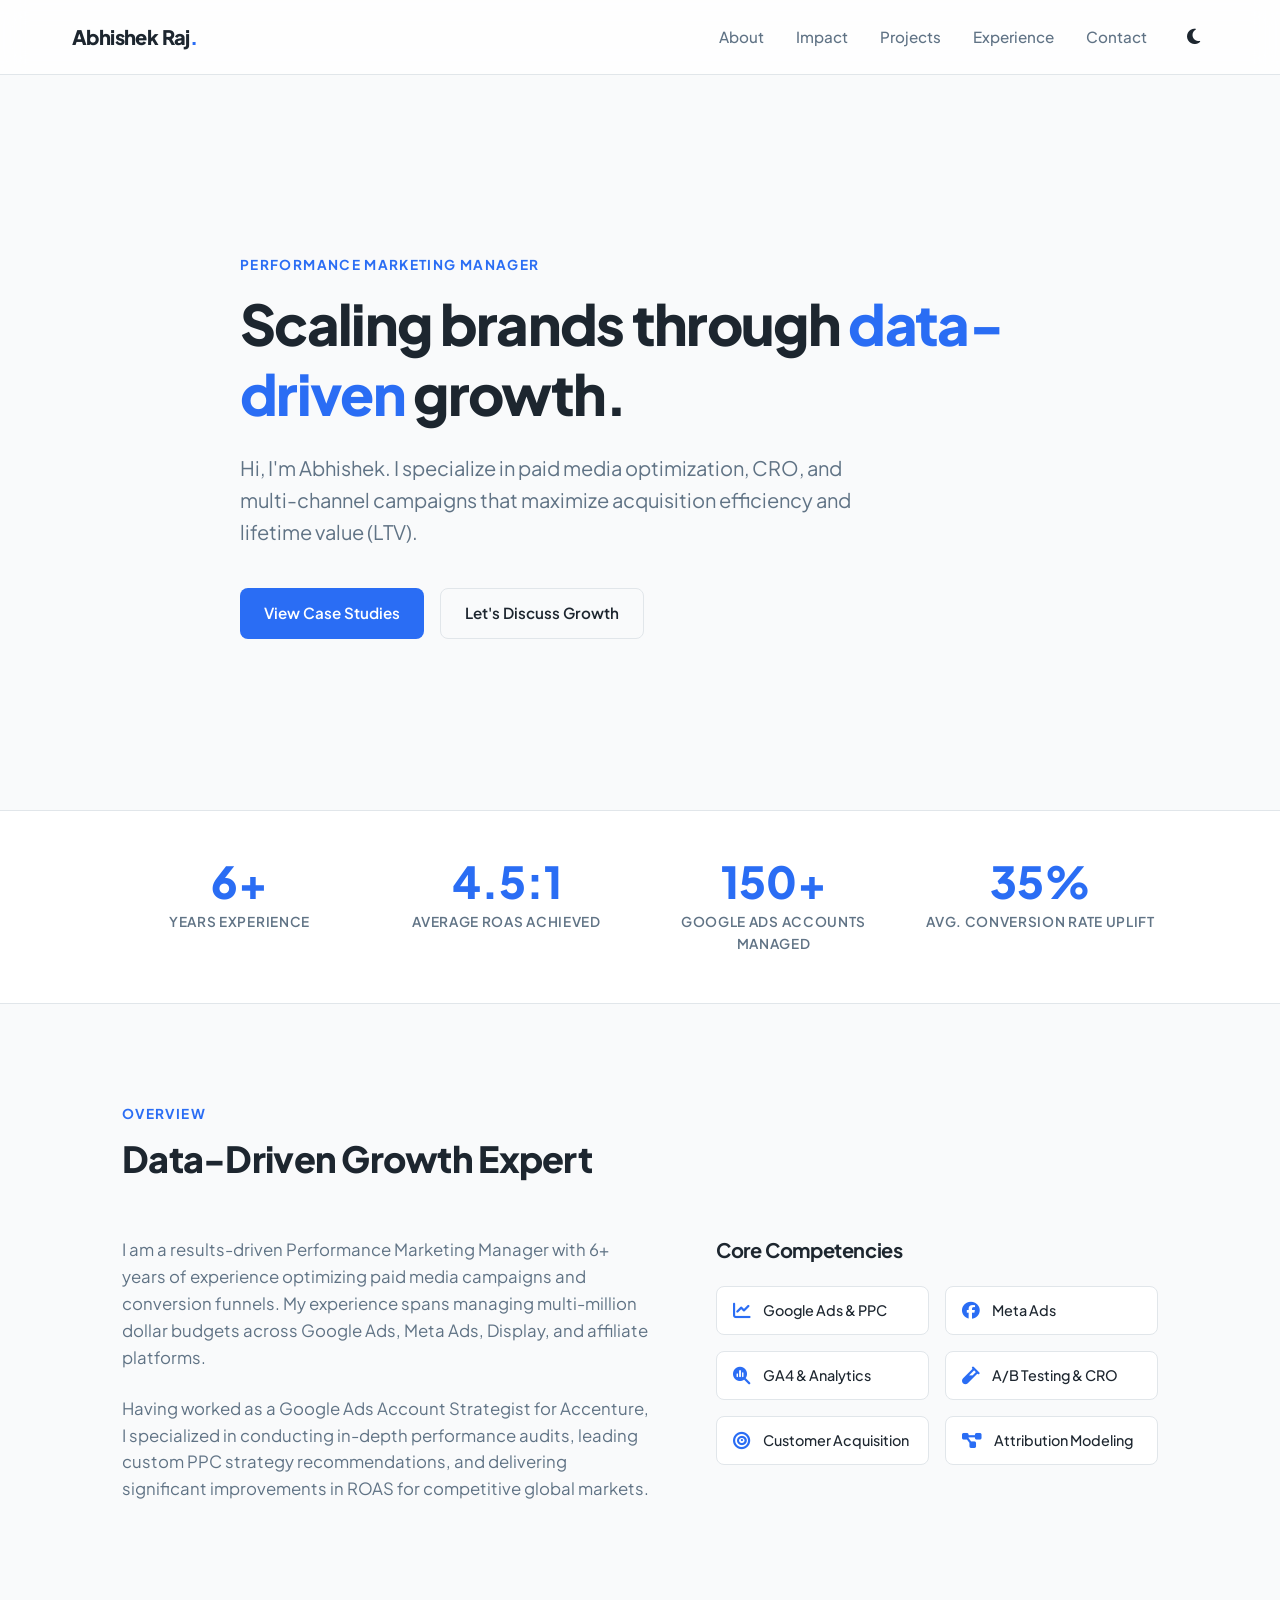
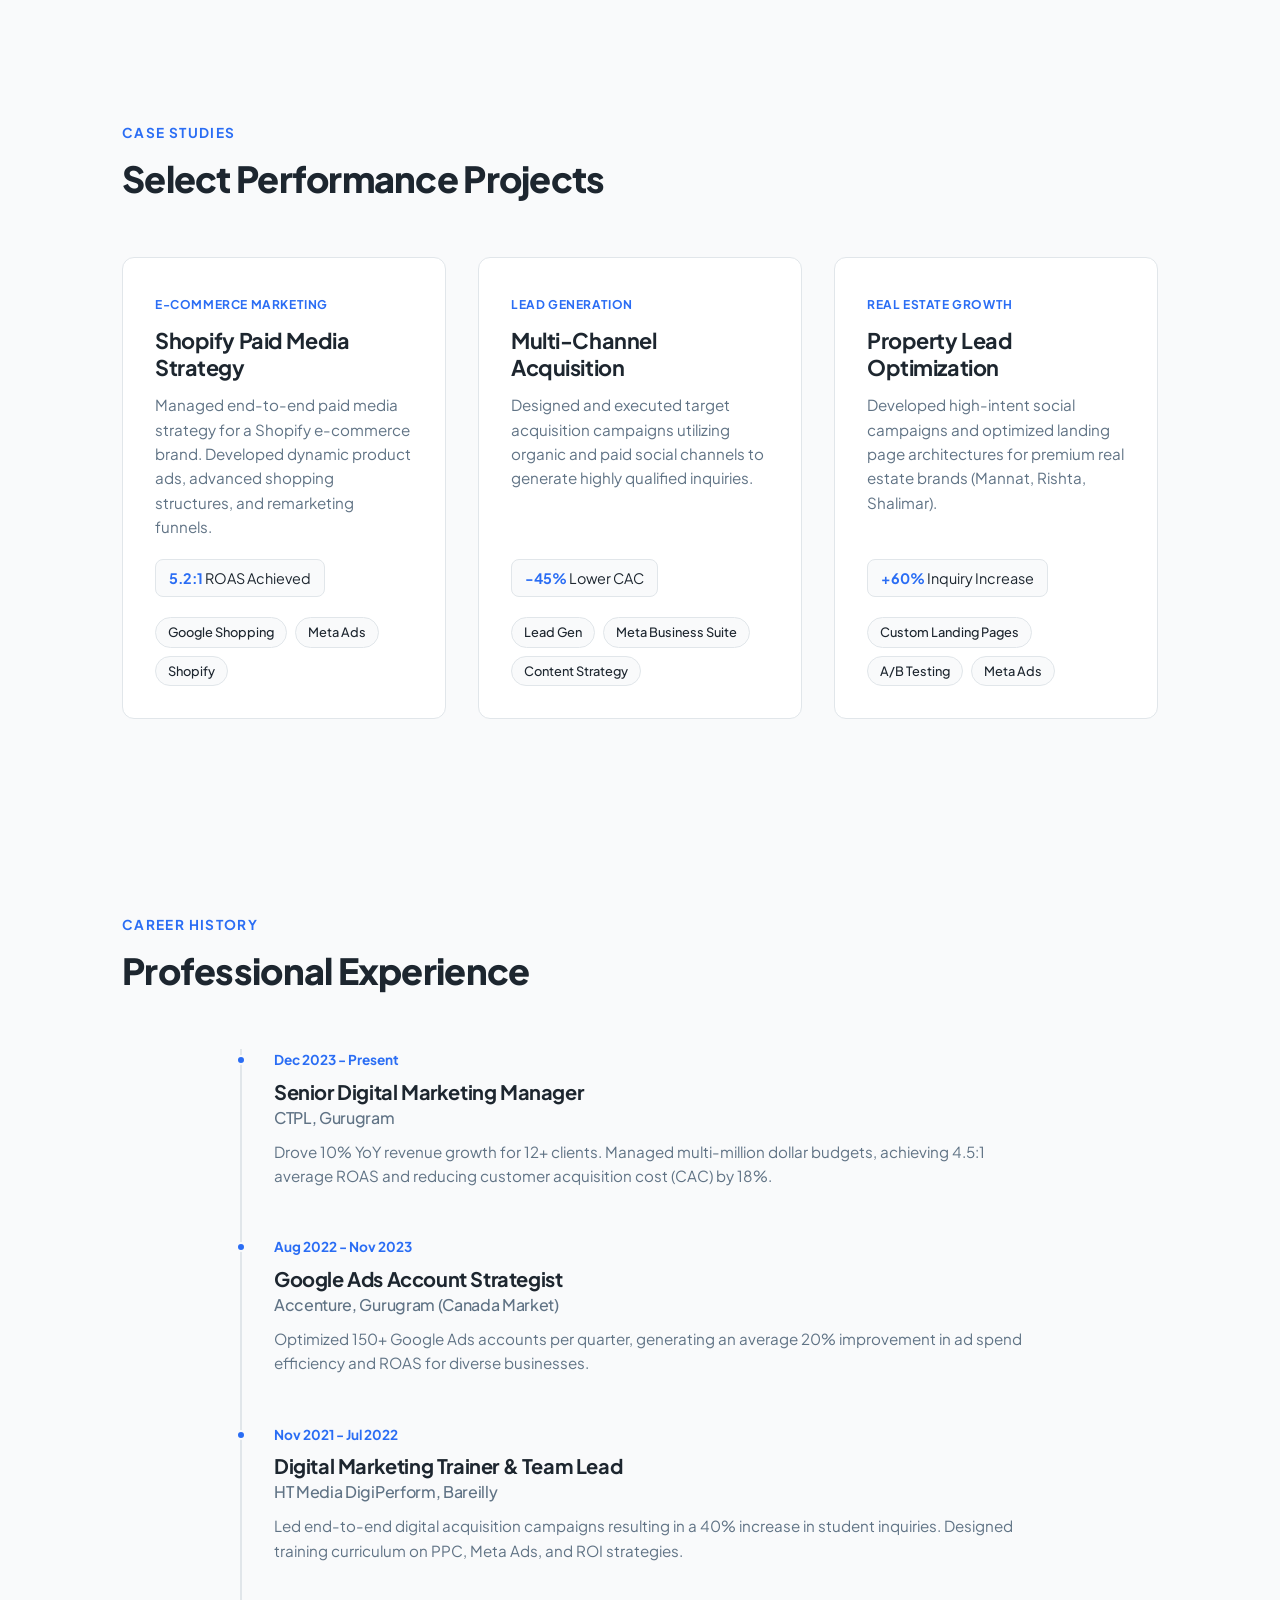
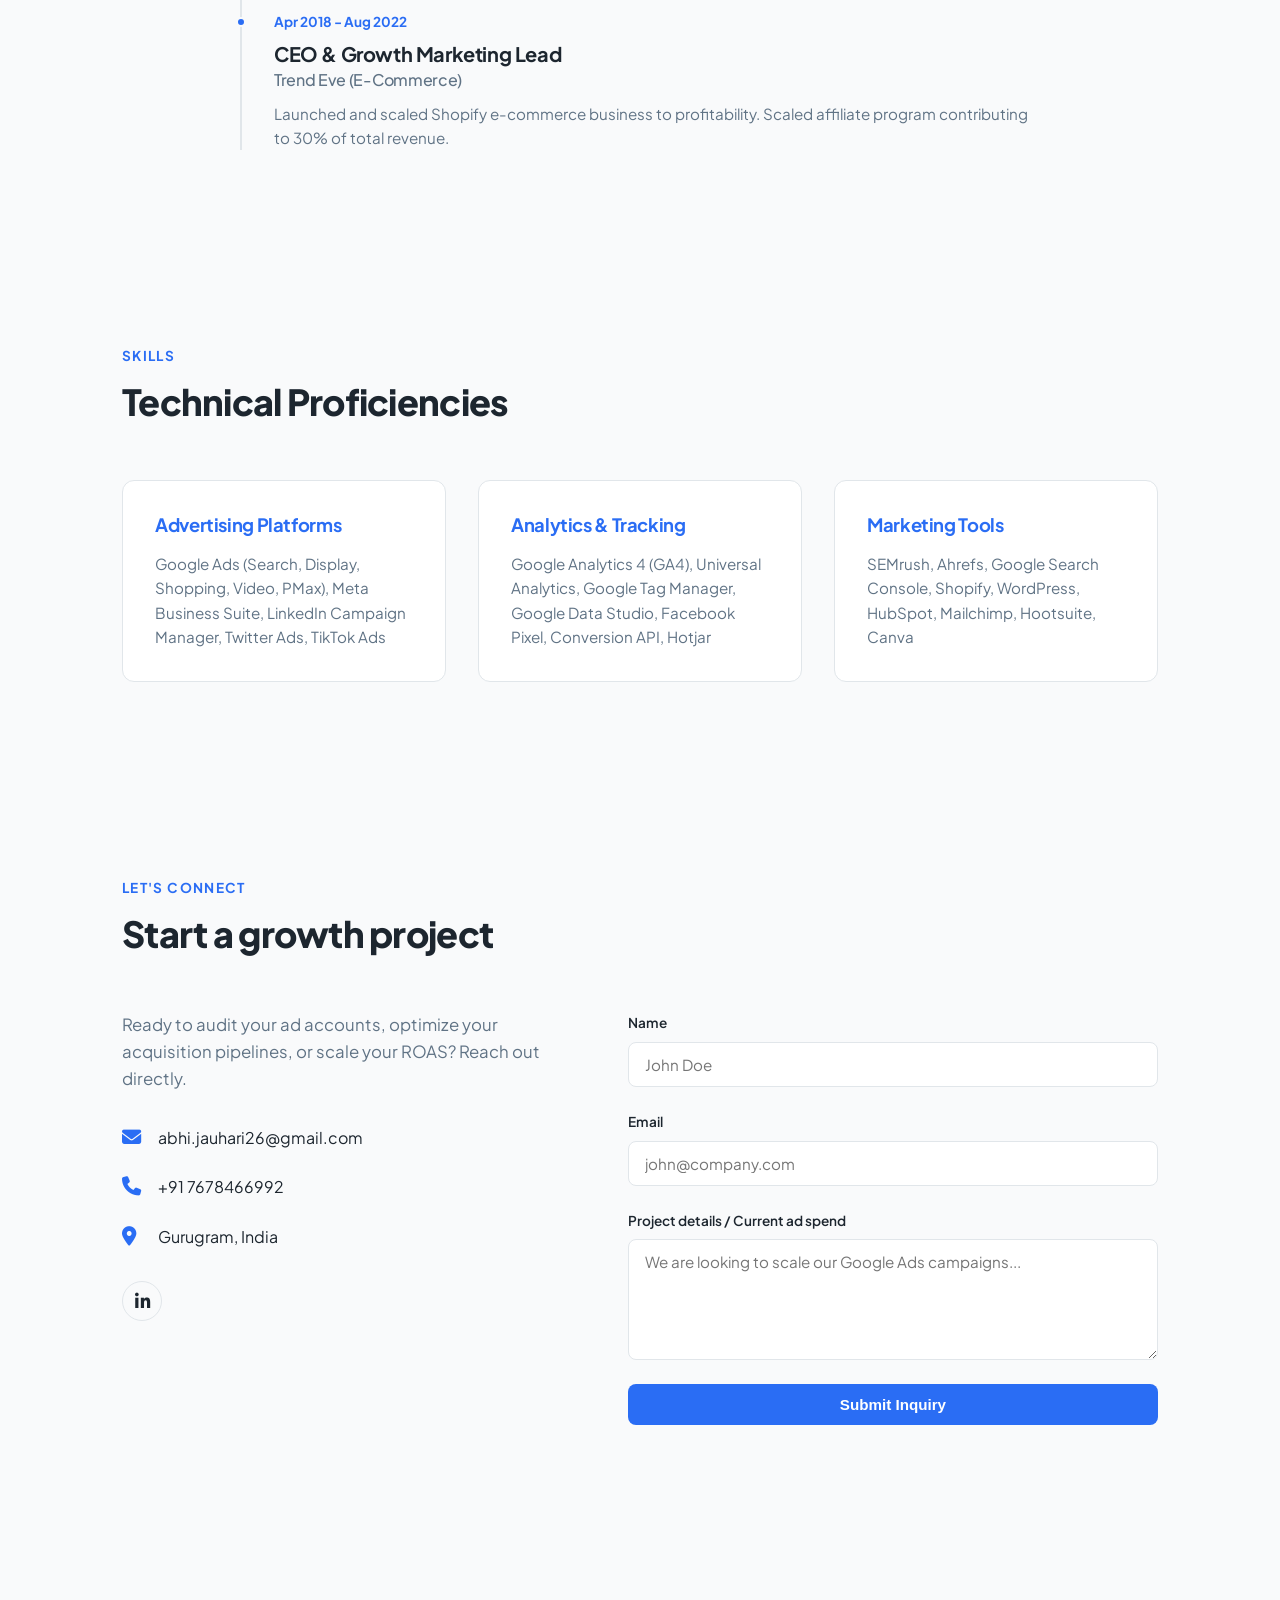
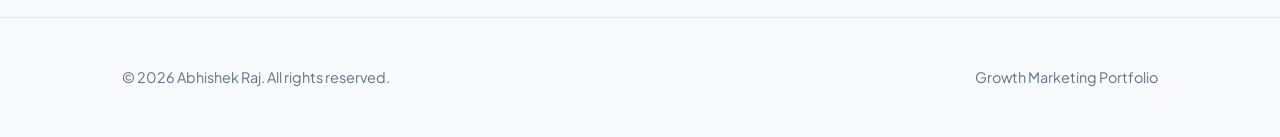
==== index.html @ 29ceda7f "Integrate Google Analytics 4 (GA4) tracking script" ====
<!DOCTYPE html>
<html lang="en">
<head>
    <!-- Google Tag Manager -->
    <script>(function(w,d,s,l,i){w[l]=w[l]||[];w[l].push({'gtm.start':
    new Date().getTime(),event:'gtm.js'});var f=d.getElementsByTagName(s)[0],
    j=d.createElement(s),dl=l!='dataLayer'?'&l='+l:'';j.async=true;j.src=
    'https://www.googletagmanager.com/gtm.js?id='+i+dl;f.parentNode.insertBefore(j,f);
    })(window,document,'script','dataLayer','GTM-MT779H3X');</script>
    <!-- End Google Tag Manager -->

    <!-- Google tag (gtag.js) -->
    <script async src="https://www.googletagmanager.com/gtag/js?id=G-W7225EBHM9"></script>
    <script>
      window.dataLayer = window.dataLayer || [];
      function gtag(){dataLayer.push(arguments);}
      gtag('js', new Date());

      gtag('config', 'G-W7225EBHM9');
    </script>

    <meta charset="UTF-8">
    <meta name="viewport" content="width=device-width, initial-scale=1.0">
    <meta name="description" content="Abhishek Raj - Performance Marketing Manager & Digital Growth Expert. 6+ years of experience in PPC, Meta Ads, and Conversion Rate Optimization.">
    <title>Abhishek Raj | Performance Marketing Manager & Digital Growth Expert</title>
    <!-- Google Fonts: Plus Jakarta Sans -->
    <link rel="preconnect" href="https://fonts.googleapis.com">
    <link rel="preconnect" href="https://fonts.gstatic.com" crossorigin>
    <link href="https://fonts.googleapis.com/css2?family=Plus+Jakarta+Sans:wght@300;400;500;600;700;800&display=swap" rel="stylesheet">
    <!-- FontAwesome for Icons -->
    <link rel="stylesheet" href="https://cdnjs.cloudflare.com/ajax/libs/font-awesome/6.4.0/css/all.min.css">
    <!-- Custom CSS -->
    <link rel="stylesheet" href="style.css">
</head>
<body>
    <!-- Google Tag Manager (noscript) -->
    <noscript><iframe src="https://www.googletagmanager.com/ns.html?id=GTM-MT779H3X"
    height="0" width="0" style="display:none;visibility:hidden"></iframe></noscript>
    <!-- End Google Tag Manager (noscript) -->
    <!-- Navigation -->
    <nav class="navbar" id="navbar">
        <div class="nav-container">
            <a href="#" class="nav-logo">Abhishek Raj<span class="dot">.</span></a>
            <div class="nav-menu" id="nav-menu">
                <a href="#about" class="nav-link">About</a>
                <a href="#metrics" class="nav-link">Impact</a>
                <a href="#projects" class="nav-link">Projects</a>
                <a href="#experience" class="nav-link">Experience</a>
                <a href="#contact" class="nav-link">Contact</a>
                <button id="theme-toggle" class="theme-toggle-btn" aria-label="Toggle dark/light theme">
                    <i class="fa-solid fa-moon"></i>
                </button>
            </div>
            <button class="hamburger" id="hamburger" aria-label="Open navigation menu">
                <span class="bar"></span>
                <span class="bar"></span>
                <span class="bar"></span>
            </button>
        </div>
    </nav>

    <!-- Hero Section -->
    <section class="hero" id="home">
        <div class="hero-container">
            <div class="hero-content">
                <span class="section-tag">Performance Marketing Manager</span>
                <h1 class="hero-title">Scaling brands through <span class="highlight">data-driven</span> growth.</h1>
                <p class="hero-subtitle">Hi, I'm Abhishek. I specialize in paid media optimization, CRO, and multi-channel campaigns that maximize acquisition efficiency and lifetime value (LTV).</p>
                <div class="hero-cta">
                    <a href="#projects" class="btn btn-primary">View Case Studies</a>
                    <a href="#contact" class="btn btn-secondary">Let's Discuss Growth</a>
                </div>
            </div>
        </div>
    </section>

    <!-- Key Metrics Highlight -->
    <section class="metrics" id="metrics">
        <div class="container">
            <div class="metrics-grid">
                <div class="metric-card">
                    <span class="metric-value">6+</span>
                    <span class="metric-label">Years Experience</span>
                </div>
                <div class="metric-card">
                    <span class="metric-value">4.5:1</span>
                    <span class="metric-label">Average ROAS Achieved</span>
                </div>
                <div class="metric-card">
                    <span class="metric-value">150+</span>
                    <span class="metric-label">Google Ads Accounts Managed</span>
                </div>
                <div class="metric-card">
                    <span class="metric-value">35%</span>
                    <span class="metric-label">Avg. Conversion Rate Uplift</span>
                </div>
            </div>
        </div>
    </section>

    <!-- About & Skills Section -->
    <section class="about section-padding" id="about">
        <div class="container">
            <div class="section-header">
                <span class="section-tag">Overview</span>
                <h2 class="section-title">Data-Driven Growth Expert</h2>
            </div>
            <div class="about-grid">
                <div class="about-text">
                    <p>I am a results-driven Performance Marketing Manager with 6+ years of experience optimizing paid media campaigns and conversion funnels. My experience spans managing multi-million dollar budgets across Google Ads, Meta Ads, Display, and affiliate platforms.</p>
                    <p>Having worked as a Google Ads Account Strategist for Accenture, I specialized in conducting in-depth performance audits, leading custom PPC strategy recommendations, and delivering significant improvements in ROAS for competitive global markets.</p>
                </div>
                <div class="about-skills">
                    <h3 class="skills-title">Core Competencies</h3>
                    <div class="skills-grid">
                        <div class="skill-tag"><i class="fa-solid fa-chart-line"></i> Google Ads & PPC</div>
                        <div class="skill-tag"><i class="fa-brands fa-facebook"></i> Meta Ads</div>
                        <div class="skill-tag"><i class="fa-solid fa-magnifying-glass-chart"></i> GA4 & Analytics</div>
                        <div class="skill-tag"><i class="fa-solid fa-vial"></i> A/B Testing & CRO</div>
                        <div class="skill-tag"><i class="fa-solid fa-bullseye"></i> Customer Acquisition</div>
                        <div class="skill-tag"><i class="fa-solid fa-diagram-project"></i> Attribution Modeling</div>
                    </div>
                </div>
            </div>
        </div>
    </section>

    <!-- Projects Section -->
    <section class="projects section-padding" id="projects">
        <div class="container">
            <div class="section-header">
                <span class="section-tag">Case Studies</span>
                <h2 class="section-title">Select Performance Projects</h2>
            </div>
            <div class="projects-grid">
                <!-- Project 1 -->
                <div class="project-card">
                    <div class="project-info">
                        <div class="project-meta">
                            <span class="project-category">E-Commerce Marketing</span>
                        </div>
                        <h3 class="project-card-title">Shopify Paid Media Strategy</h3>
                        <p class="project-card-description">Managed end-to-end paid media strategy for a Shopify e-commerce brand. Developed dynamic product ads, advanced shopping structures, and remarketing funnels.</p>
                        <div class="project-stats-badge">
                            <strong>5.2:1</strong> ROAS Achieved
                        </div>
                        <div class="project-tags">
                            <span>Google Shopping</span>
                            <span>Meta Ads</span>
                            <span>Shopify</span>
                        </div>
                    </div>
                </div>
                <!-- Project 2 -->
                <div class="project-card">
                    <div class="project-info">
                        <div class="project-meta">
                            <span class="project-category">Lead Generation</span>
                        </div>
                        <h3 class="project-card-title">Multi-Channel Acquisition</h3>
                        <p class="project-card-description">Designed and executed target acquisition campaigns utilizing organic and paid social channels to generate highly qualified inquiries.</p>
                        <div class="project-stats-badge">
                            <strong>-45%</strong> Lower CAC
                        </div>
                        <div class="project-tags">
                            <span>Lead Gen</span>
                            <span>Meta Business Suite</span>
                            <span>Content Strategy</span>
                        </div>
                    </div>
                </div>
                <!-- Project 3 -->
                <div class="project-card">
                    <div class="project-info">
                        <div class="project-meta">
                            <span class="project-category">Real Estate Growth</span>
                        </div>
                        <h3 class="project-card-title">Property Lead Optimization</h3>
                        <p class="project-card-description">Developed high-intent social campaigns and optimized landing page architectures for premium real estate brands (Mannat, Rishta, Shalimar).</p>
                        <div class="project-stats-badge">
                            <strong>+60%</strong> Inquiry Increase
                        </div>
                        <div class="project-tags">
                            <span>Custom Landing Pages</span>
                            <span>A/B Testing</span>
                            <span>Meta Ads</span>
                        </div>
                    </div>
                </div>
            </div>
        </div>
    </section>

    <!-- Experience Section -->
    <section class="experience section-padding" id="experience">
        <div class="container">
            <div class="section-header">
                <span class="section-tag">Career History</span>
                <h2 class="section-title">Professional Experience</h2>
            </div>
            <div class="timeline">
                <div class="timeline-item">
                    <div class="timeline-dot"></div>
                    <div class="timeline-date">Dec 2023 - Present</div>
                    <h3 class="timeline-title">Senior Digital Marketing Manager</h3>
                    <h4 class="timeline-company">CTPL, Gurugram</h4>
                    <p class="timeline-text">Drove 10% YoY revenue growth for 12+ clients. Managed multi-million dollar budgets, achieving 4.5:1 average ROAS and reducing customer acquisition cost (CAC) by 18%.</p>
                </div>
                <div class="timeline-item">
                    <div class="timeline-dot"></div>
                    <div class="timeline-date">Aug 2022 - Nov 2023</div>
                    <h3 class="timeline-title">Google Ads Account Strategist</h3>
                    <h4 class="timeline-company">Accenture, Gurugram (Canada Market)</h4>
                    <p class="timeline-text">Optimized 150+ Google Ads accounts per quarter, generating an average 20% improvement in ad spend efficiency and ROAS for diverse businesses.</p>
                </div>
                <div class="timeline-item">
                    <div class="timeline-dot"></div>
                    <div class="timeline-date">Nov 2021 - Jul 2022</div>
                    <h3 class="timeline-title">Digital Marketing Trainer & Team Lead</h3>
                    <h4 class="timeline-company">HT Media DigiPerform, Bareilly</h4>
                    <p class="timeline-text">Led end-to-end digital acquisition campaigns resulting in a 40% increase in student inquiries. Designed training curriculum on PPC, Meta Ads, and ROI strategies.</p>
                </div>
                <div class="timeline-item">
                    <div class="timeline-dot"></div>
                    <div class="timeline-date">Apr 2018 - Aug 2022</div>
                    <h3 class="timeline-title">CEO & Growth Marketing Lead</h3>
                    <h4 class="timeline-company">Trend Eve (E-Commerce)</h4>
                    <p class="timeline-text">Launched and scaled Shopify e-commerce business to profitability. Scaled affiliate program contributing to 30% of total revenue.</p>
                </div>
            </div>
        </div>
    </section>

    <!-- Technical Proficiencies Section -->
    <section class="proficiencies section-padding">
        <div class="container">
            <div class="section-header">
                <span class="section-tag">Skills</span>
                <h2 class="section-title">Technical Proficiencies</h2>
            </div>
            <div class="proficiencies-grid">
                <div class="prof-card">
                    <h4>Advertising Platforms</h4>
                    <p>Google Ads (Search, Display, Shopping, Video, PMax), Meta Business Suite, LinkedIn Campaign Manager, Twitter Ads, TikTok Ads</p>
                </div>
                <div class="prof-card">
                    <h4>Analytics & Tracking</h4>
                    <p>Google Analytics 4 (GA4), Universal Analytics, Google Tag Manager, Google Data Studio, Facebook Pixel, Conversion API, Hotjar</p>
                </div>
                <div class="prof-card">
                    <h4>Marketing Tools</h4>
                    <p>SEMrush, Ahrefs, Google Search Console, Shopify, WordPress, HubSpot, Mailchimp, Hootsuite, Canva</p>
                </div>
            </div>
        </div>
    </section>

    <!-- Contact Section -->
    <section class="contact section-padding" id="contact">
        <div class="container">
            <div class="section-header">
                <span class="section-tag">Let's Connect</span>
                <h2 class="section-title">Start a growth project</h2>
            </div>
            <div class="contact-grid">
                <div class="contact-info">
                    <p class="contact-desc">Ready to audit your ad accounts, optimize your acquisition pipelines, or scale your ROAS? Reach out directly.</p>
                    <div class="contact-details">
                        <div class="contact-item">
                            <i class="fa-solid fa-envelope"></i>
                            <a href="mailto:abhi.jauhari26@gmail.com">abhi.jauhari26@gmail.com</a>
                        </div>
                        <div class="contact-item">
                            <i class="fa-solid fa-phone"></i>
                            <a href="tel:+917678466992">+91 7678466992</a>
                        </div>
                        <div class="contact-item">
                            <i class="fa-solid fa-location-dot"></i>
                            <span>Gurugram, India</span>
                        </div>
                    </div>
                    <div class="social-links">
                        <a href="https://linkedin.com/in/abhishekraj26" target="_blank" aria-label="LinkedIn"><i class="fa-brands fa-linkedin-in"></i></a>
                    </div>
                </div>
                <form class="contact-form" action="https://formsubmit.co/abhi.jauhari26@gmail.com" method="POST">
                    <!-- Disable captcha (optional, remove if you want captcha) -->
                    <input type="hidden" name="_captcha" value="false">
                    <!-- Redirect page after success (optional) -->
                    <input type="hidden" name="_next" value="https://AbhishekRaj26.github.io/portfolio-abhishek-raj/">
                    
                    <div class="form-group">
                        <label for="name">Name</label>
                        <input type="text" id="name" name="name" required placeholder="John Doe">
                    </div>
                    <div class="form-group">
                        <label for="email">Email</label>
                        <input type="email" id="email" name="email" required placeholder="john@company.com">
                    </div>
                    <div class="form-group">
                        <label for="message">Project details / Current ad spend</label>
                        <textarea id="message" name="message" rows="5" required placeholder="We are looking to scale our Google Ads campaigns..."></textarea>
                    </div>
                    <button type="submit" class="btn btn-primary">Submit Inquiry</button>
                </form>
            </div>
        </div>
    </section>

    <!-- Footer -->
    <footer class="footer">
        <div class="container footer-container">
            <p>&copy; 2026 Abhishek Raj. All rights reserved.</p>
            <p class="footer-design">Growth Marketing Portfolio</p>
        </div>
    </footer>

    <!-- Custom JS -->
    <script src="main.js"></script>
</body>
</html>
---- style.css ----
/* Global CSS Variables / Design Tokens */
:root {
    /* Light Theme Palette */
    --bg-color: hsl(210, 20%, 98%);
    --bg-surface: hsl(0, 0%, 100%);
    --bg-surface-hover: hsl(210, 20%, 96%);
    --text-color: hsl(210, 24%, 15%);
    --text-muted: hsl(210, 16%, 45%);
    --primary-color: hsl(220, 90%, 56%);
    --primary-hover: hsl(220, 90%, 48%);
    --border-color: hsl(210, 16%, 90%);
    --shadow-color: hsla(210, 24%, 15%, 0.05);

    /* Fonts & Hierarchy */
    --font-family: 'Plus Jakarta Sans', -apple-system, BlinkMacSystemFont, "Segoe UI", Roboto, sans-serif;
    
    /* Spacing & Borders */
    --radius-sm: 8px;
    --radius-md: 12px;
    --radius-lg: 20px;
    --transition-fast: 0.2s ease;
    --transition-smooth: 0.3s cubic-bezier(0.4, 0, 0.2, 1);
}

/* Dark Theme Palette override */
[data-theme="dark"] {
    --bg-color: hsl(210, 24%, 7%);
    --bg-surface: hsl(210, 20%, 11%);
    --bg-surface-hover: hsl(210, 20%, 15%);
    --text-color: hsl(210, 17%, 90%);
    --text-muted: hsl(210, 12%, 60%);
    --primary-color: hsl(217, 91%, 60%);
    --primary-hover: hsl(217, 91%, 68%);
    --border-color: hsl(210, 15%, 18%);
    --shadow-color: hsla(0, 0%, 0%, 0.3);
}

/* Base Styles */
* {
    margin: 0;
    padding: 0;
    box-sizing: border-box;
}

html {
    scroll-behavior: smooth;
}

body {
    font-family: var(--font-family);
    background-color: var(--bg-color);
    color: var(--text-color);
    line-height: 1.6;
    transition: background-color var(--transition-smooth), color var(--transition-smooth);
    overflow-x: hidden;
}

/* Typography Utility */
h1, h2, h3, h4 {
    font-weight: 700;
    line-height: 1.25;
    letter-spacing: -0.02em;
}

a {
    color: inherit;
    text-decoration: none;
    transition: color var(--transition-fast);
}

/* Buttons */
.btn {
    display: inline-flex;
    align-items: center;
    justify-content: center;
    padding: 0.75rem 1.5rem;
    font-size: 0.95rem;
    font-weight: 600;
    border-radius: var(--radius-sm);
    cursor: pointer;
    transition: all var(--transition-fast);
    border: none;
}

.btn-primary {
    background-color: var(--primary-color);
    color: white;
}

.btn-primary:hover {
    background-color: var(--primary-hover);
    transform: translateY(-2px);
}

.btn-secondary {
    background-color: transparent;
    color: var(--text-color);
    border: 1px solid var(--border-color);
}

.btn-secondary:hover {
    background-color: var(--bg-surface-hover);
    transform: translateY(-2px);
}

/* Structure & Layout */
.container {
    max-width: 1100px;
    margin: 0 auto;
    padding: 0 2rem;
}

.section-padding {
    padding: 6rem 0;
}

.section-header {
    margin-bottom: 3.5rem;
    text-align: left;
}

.section-tag {
    font-size: 0.85rem;
    font-weight: 700;
    text-transform: uppercase;
    letter-spacing: 0.1em;
    color: var(--primary-color);
    display: inline-block;
    margin-bottom: 0.75rem;
}

.section-title {
    font-size: 2.25rem;
    font-weight: 800;
}

/* Navbar */
.navbar {
    position: fixed;
    top: 0;
    left: 0;
    width: 100%;
    z-index: 1000;
    background-color: rgba(255, 255, 255, 0.8);
    backdrop-filter: blur(12px);
    -webkit-backdrop-filter: blur(12px);
    border-bottom: 1px solid var(--border-color);
    transition: background-color var(--transition-smooth), border-color var(--transition-smooth);
}

[data-theme="dark"] .navbar {
    background-color: rgba(13, 17, 23, 0.8);
}

.nav-container {
    max-width: 1200px;
    margin: 0 auto;
    padding: 1.25rem 2rem;
    display: flex;
    justify-content: space-between;
    align-items: center;
}

.nav-logo {
    font-size: 1.25rem;
    font-weight: 800;
    letter-spacing: -0.03em;
}

.nav-logo .dot {
    color: var(--primary-color);
}

.nav-menu {
    display: flex;
    align-items: center;
    gap: 2rem;
}

.nav-link {
    font-size: 0.95rem;
    font-weight: 500;
    color: var(--text-muted);
}

.nav-link:hover {
    color: var(--text-color);
}

/* Theme Toggle Button */
.theme-toggle-btn {
    background: none;
    border: none;
    color: var(--text-color);
    font-size: 1.1rem;
    cursor: pointer;
    padding: 0.5rem;
    border-radius: 50%;
    display: flex;
    align-items: center;
    justify-content: center;
    transition: background-color var(--transition-fast);
}

.theme-toggle-btn:hover {
    background-color: var(--bg-surface-hover);
}

/* Hamburger menu */
.hamburger {
    display: none;
    flex-direction: column;
    gap: 6px;
    background: none;
    border: none;
    cursor: pointer;
}

.hamburger .bar {
    width: 25px;
    height: 2px;
    background-color: var(--text-color);
    transition: 0.3s;
}

/* Hero Section */
.hero {
    min-height: 90vh;
    display: flex;
    align-items: center;
    padding-top: 80px;
}

.hero-container {
    max-width: 1000px;
    margin: 0 auto;
    padding: 0 2rem;
}

.hero-content {
    max-width: 800px;
}

.hero-title {
    font-size: 3.5rem;
    font-weight: 800;
    letter-spacing: -0.03em;
    margin-bottom: 1.5rem;
}

.hero-title .highlight {
    color: var(--primary-color);
}

.hero-subtitle {
    font-size: 1.25rem;
    color: var(--text-muted);
    margin-bottom: 2.5rem;
    font-weight: 400;
    max-width: 650px;
}

.hero-cta {
    display: flex;
    gap: 1rem;
}

/* Metrics Section */
.metrics {
    padding: 3rem 0;
    background-color: var(--bg-surface);
    border-top: 1px solid var(--border-color);
    border-bottom: 1px solid var(--border-color);
}

.metrics-grid {
    display: grid;
    grid-template-columns: repeat(4, 1fr);
    gap: 2rem;
    text-align: center;
}

.metric-card {
    display: flex;
    flex-direction: column;
    gap: 0.5rem;
}

.metric-value {
    font-size: 2.75rem;
    font-weight: 800;
    color: var(--primary-color);
    line-height: 1;
}

.metric-label {
    font-size: 0.85rem;
    font-weight: 600;
    text-transform: uppercase;
    letter-spacing: 0.05em;
    color: var(--text-muted);
}

/* About Section */
.about-grid {
    display: grid;
    grid-template-columns: 1.2fr 1fr;
    gap: 4rem;
    align-items: start;
}

.about-text p {
    font-size: 1.05rem;
    color: var(--text-muted);
    margin-bottom: 1.5rem;
}

.skills-title {
    font-size: 1.25rem;
    margin-bottom: 1.5rem;
}

.skills-grid {
    display: grid;
    grid-template-columns: repeat(2, 1fr);
    gap: 1rem;
}

.skill-tag {
    display: flex;
    align-items: center;
    gap: 0.75rem;
    padding: 0.75rem 1rem;
    background-color: var(--bg-surface);
    border: 1px solid var(--border-color);
    border-radius: var(--radius-sm);
    font-weight: 500;
    font-size: 0.9rem;
}

.skill-tag i {
    color: var(--primary-color);
    font-size: 1.1rem;
}

/* Projects Section */
.projects-grid {
    display: grid;
    grid-template-columns: repeat(auto-fit, minmax(320px, 1fr));
    gap: 2rem;
}

.project-card {
    background-color: var(--bg-surface);
    border: 1px solid var(--border-color);
    border-radius: var(--radius-md);
    overflow: hidden;
    display: flex;
    flex-direction: column;
    transition: transform var(--transition-smooth), box-shadow var(--transition-smooth), border-color var(--transition-smooth);
}

.project-card:hover {
    transform: translateY(-4px);
    box-shadow: 0 12px 30px var(--shadow-color);
    border-color: var(--primary-color);
}

.project-info {
    padding: 2rem;
    display: flex;
    flex-direction: column;
    flex-grow: 1;
}

.project-meta {
    margin-bottom: 0.75rem;
}

.project-category {
    font-size: 0.75rem;
    font-weight: 700;
    text-transform: uppercase;
    letter-spacing: 0.05em;
    color: var(--primary-color);
}

.project-card-title {
    font-size: 1.35rem;
    margin-bottom: 0.75rem;
}

.project-card-description {
    color: var(--text-muted);
    font-size: 0.95rem;
    margin-bottom: 1.25rem;
    flex-grow: 1;
}

.project-stats-badge {
    align-self: flex-start;
    padding: 0.4rem 0.8rem;
    background-color: var(--bg-color);
    border: 1px solid var(--border-color);
    border-radius: var(--radius-sm);
    font-size: 0.9rem;
    margin-bottom: 1.25rem;
    color: var(--text-color);
}

.project-stats-badge strong {
    color: var(--primary-color);
}

.project-tags {
    display: flex;
    flex-wrap: wrap;
    gap: 0.5rem;
}

.project-tags span {
    font-size: 0.8rem;
    font-weight: 500;
    padding: 0.25rem 0.75rem;
    background-color: var(--bg-color);
    border-radius: 50px;
    border: 1px solid var(--border-color);
}

/* Experience Section */
.timeline {
    position: relative;
    max-width: 800px;
    margin: 0 auto;
    padding-left: 2rem;
    border-left: 2px solid var(--border-color);
}

.timeline-item {
    position: relative;
    margin-bottom: 3rem;
}

.timeline-item:last-child {
    margin-bottom: 0;
}

.timeline-dot {
    position: absolute;
    left: calc(-2rem - 6px);
    top: 6px;
    width: 10px;
    height: 10px;
    border-radius: 50%;
    background-color: var(--primary-color);
    border: 2px solid var(--bg-color);
}

.timeline-date {
    font-size: 0.85rem;
    font-weight: 700;
    color: var(--primary-color);
    margin-bottom: 0.5rem;
}

.timeline-title {
    font-size: 1.25rem;
    margin-bottom: 0.25rem;
}

.timeline-company {
    font-size: 1rem;
    font-weight: 500;
    color: var(--text-muted);
    margin-bottom: 0.75rem;
}

.timeline-text {
    color: var(--text-muted);
    font-size: 0.95rem;
}

/* Technical Proficiencies */
.proficiencies-grid {
    display: grid;
    grid-template-columns: repeat(auto-fit, minmax(280px, 1fr));
    gap: 2rem;
}

.prof-card {
    background-color: var(--bg-surface);
    border: 1px solid var(--border-color);
    padding: 2rem;
    border-radius: var(--radius-md);
}

.prof-card h4 {
    font-size: 1.15rem;
    margin-bottom: 1rem;
    color: var(--primary-color);
}

.prof-card p {
    color: var(--text-muted);
    font-size: 0.95rem;
    line-height: 1.6;
}

/* Contact Section */
.contact-grid {
    display: grid;
    grid-template-columns: 1fr 1.2fr;
    gap: 4rem;
    align-items: start;
}

.contact-desc {
    font-size: 1.05rem;
    color: var(--text-muted);
    margin-bottom: 2rem;
}

.contact-details {
    display: flex;
    flex-direction: column;
    gap: 1.5rem;
    margin-bottom: 2rem;
}

.contact-item {
    display: flex;
    align-items: center;
    gap: 1rem;
}

.contact-item i {
    font-size: 1.2rem;
    color: var(--primary-color);
    width: 20px;
}

.contact-item a:hover {
    color: var(--primary-color);
}

.social-links {
    display: flex;
    gap: 1rem;
}

.social-links a {
    display: flex;
    align-items: center;
    justify-content: center;
    width: 40px;
    height: 40px;
    border-radius: 50%;
    border: 1px solid var(--border-color);
    font-size: 1.1rem;
}

.social-links a:hover {
    border-color: var(--primary-color);
    color: var(--primary-color);
    transform: translateY(-2px);
}

.contact-form {
    display: flex;
    flex-direction: column;
    gap: 1.5rem;
}

.form-group {
    display: flex;
    flex-direction: column;
    gap: 0.5rem;
}

.form-group label {
    font-size: 0.85rem;
    font-weight: 600;
}

.form-group input,
.form-group textarea {
    padding: 0.75rem 1rem;
    background-color: var(--bg-surface);
    border: 1px solid var(--border-color);
    border-radius: var(--radius-sm);
    color: var(--text-color);
    font-family: inherit;
    font-size: 0.95rem;
    transition: border-color var(--transition-fast);
}

.form-group input:focus,
.form-group textarea:focus {
    outline: none;
    border-color: var(--primary-color);
}

/* Footer */
.footer {
    padding: 3rem 0;
    border-top: 1px solid var(--border-color);
    margin-top: 6rem;
    font-size: 0.9rem;
    color: var(--text-muted);
}

.footer-container {
    display: flex;
    justify-content: space-between;
    align-items: center;
}

.footer-design i {
    color: hsl(350, 80%, 60%);
}

/* Responsive Styles */
@media (max-width: 900px) {
    .about-grid,
    .contact-grid {
        grid-template-columns: 1fr;
        gap: 3rem;
    }
    .metrics-grid {
        grid-template-columns: repeat(2, 1fr);
        gap: 1.5rem;
    }
}

@media (max-width: 768px) {
    .section-padding {
        padding: 5rem 0;
    }
    
    .hero-title {
        font-size: 2.5rem;
    }
    
    .hamburger {
        display: flex;
    }
    
    .nav-menu {
        position: fixed;
        left: -100%;
        top: 73px;
        flex-direction: column;
        background-color: var(--bg-surface);
        width: 100%;
        text-align: center;
        transition: 0.3s;
        box-shadow: 0 10px 15px var(--shadow-color);
        padding: 2rem 0;
        gap: 1.5rem;
        border-bottom: 1px solid var(--border-color);
    }
    
    .nav-menu.active {
        left: 0;
    }
    
    .footer-container {
        flex-direction: column;
        gap: 1rem;
        text-align: center;
    }
}

@media (max-width: 480px) {
    .metrics-grid {
        grid-template-columns: 1fr;
    }
}
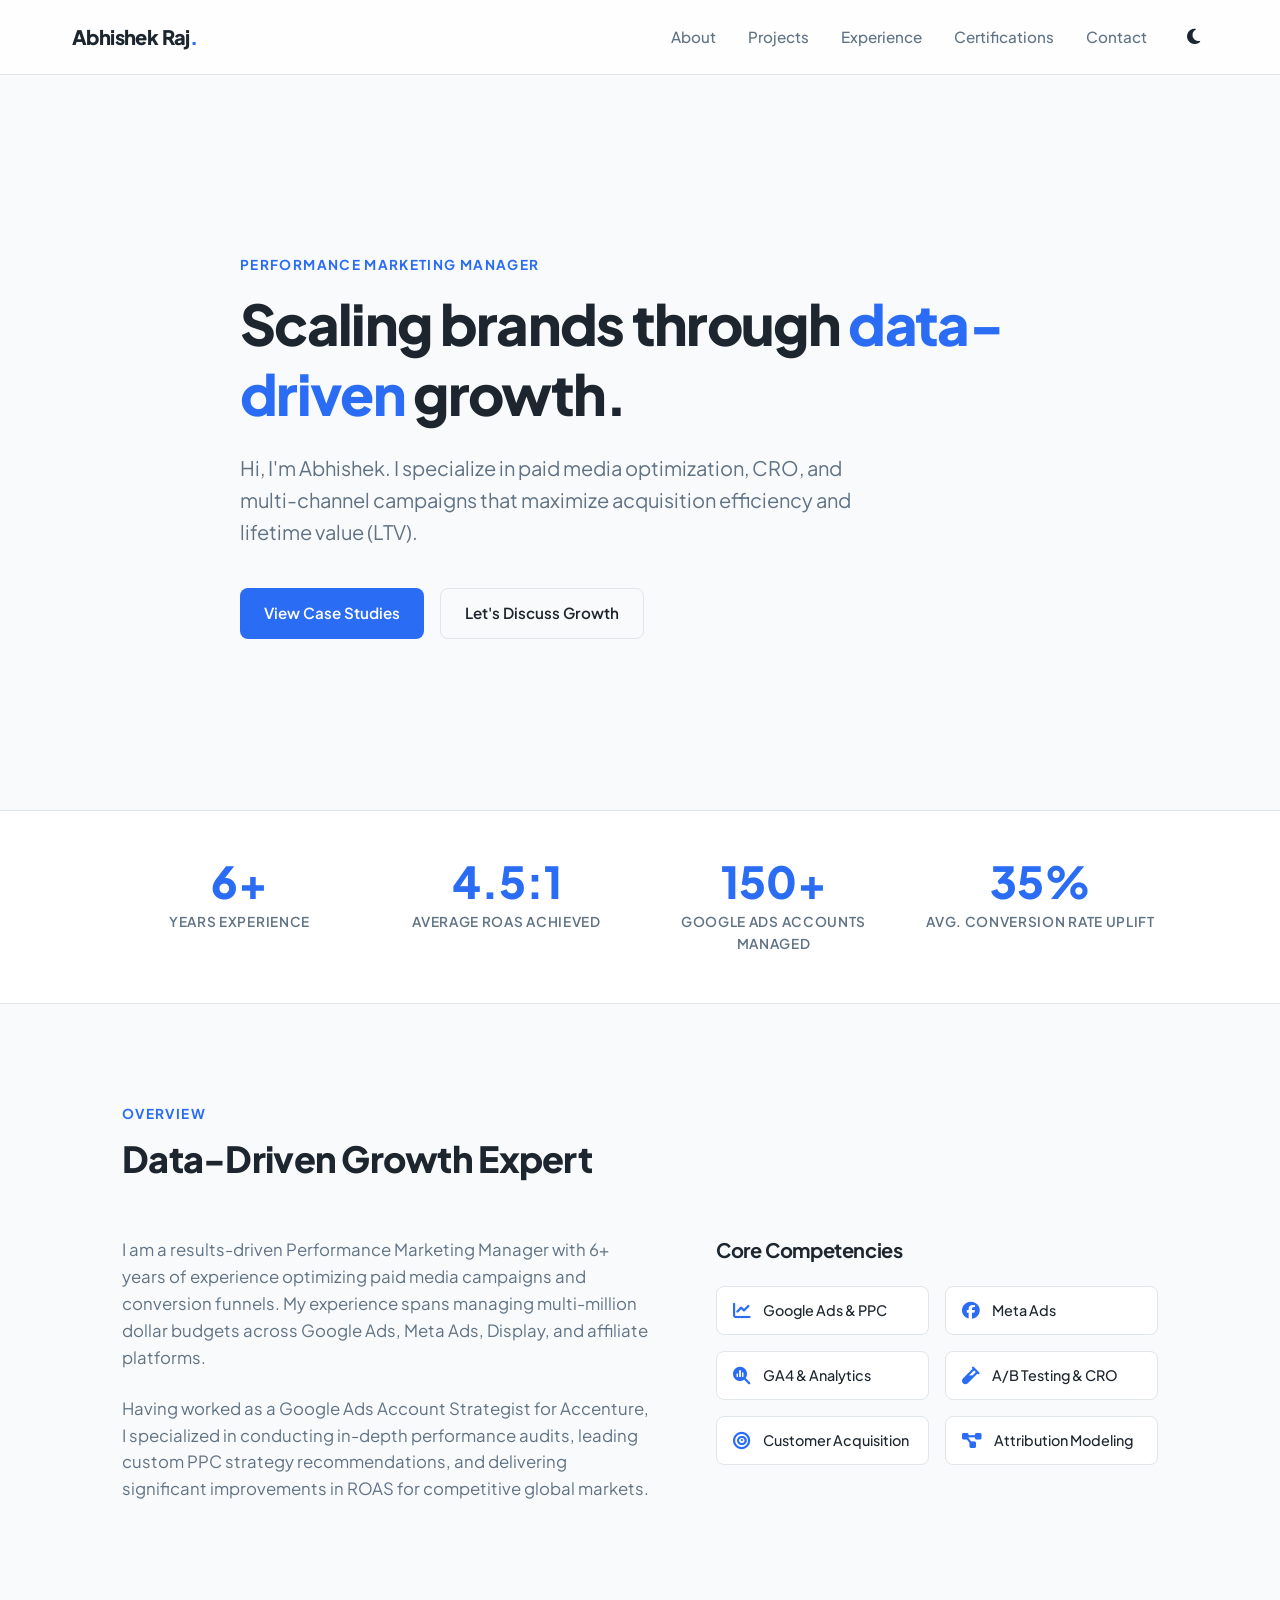
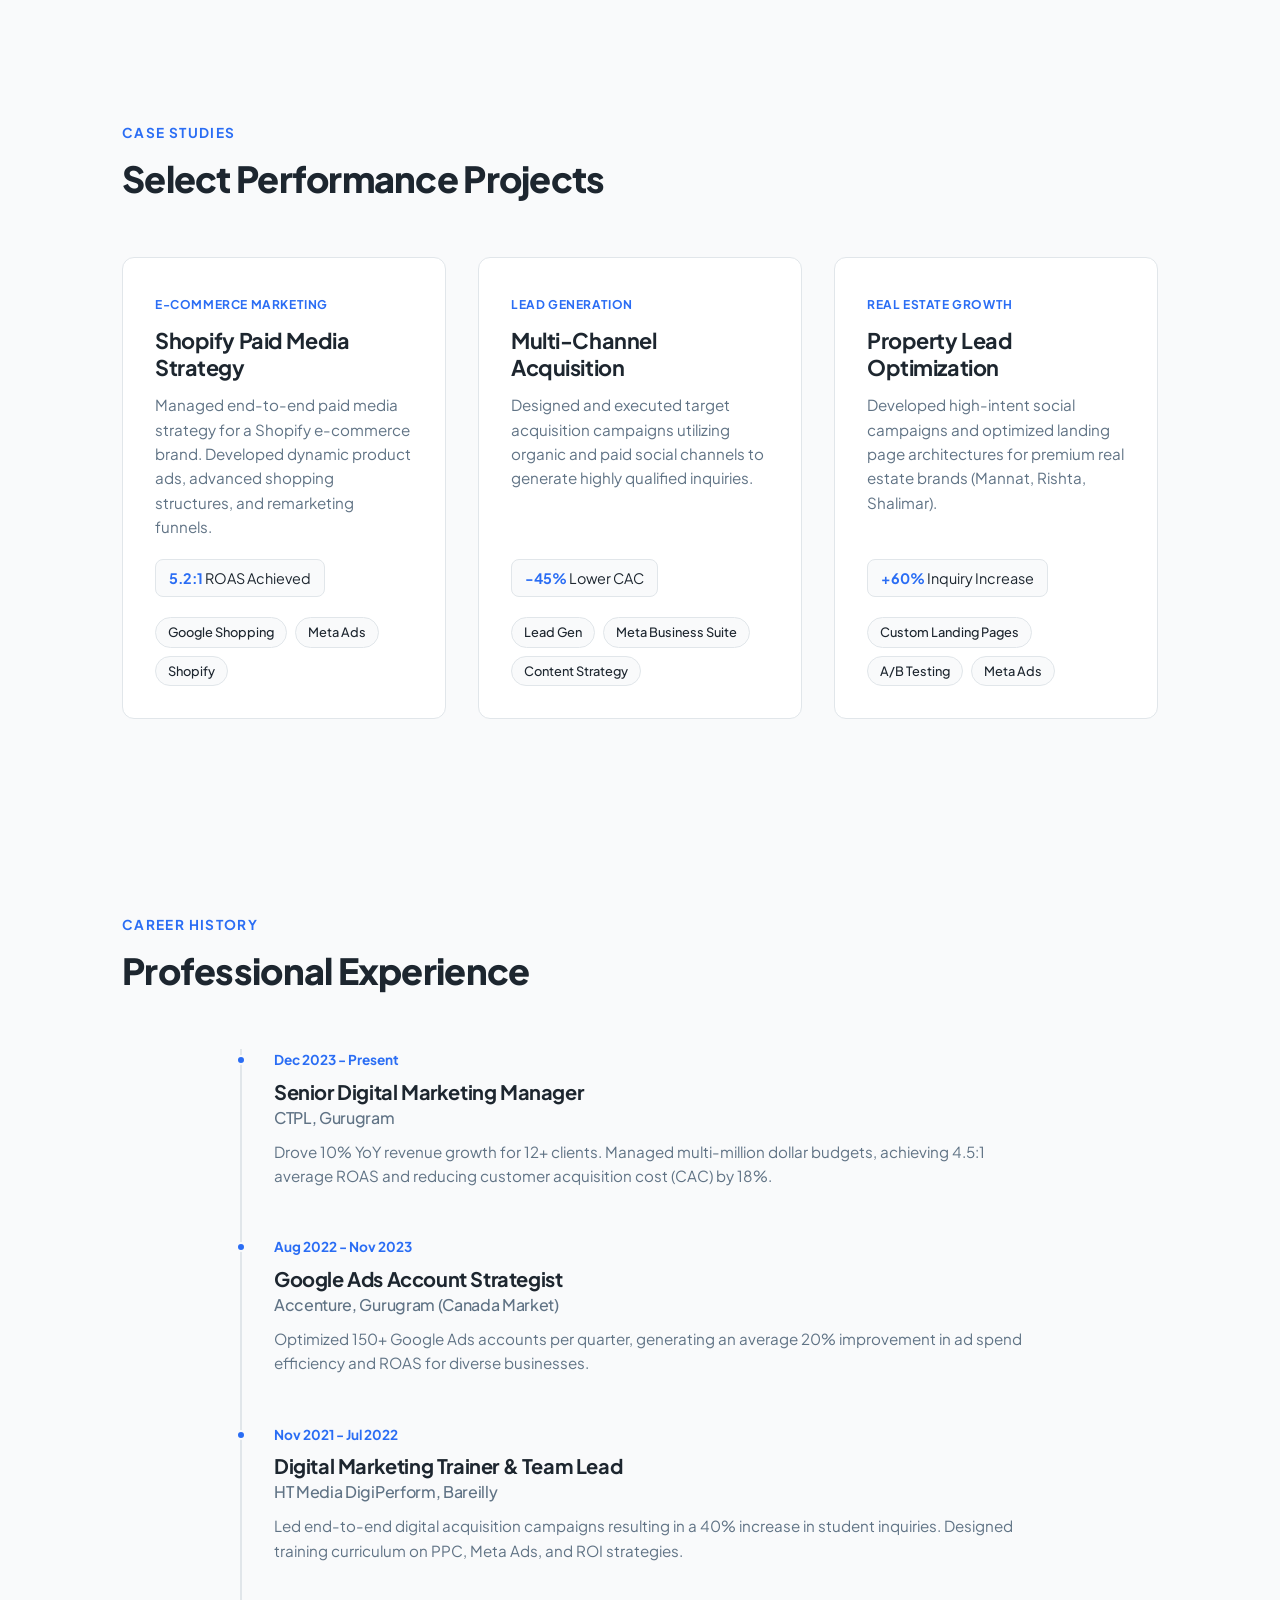
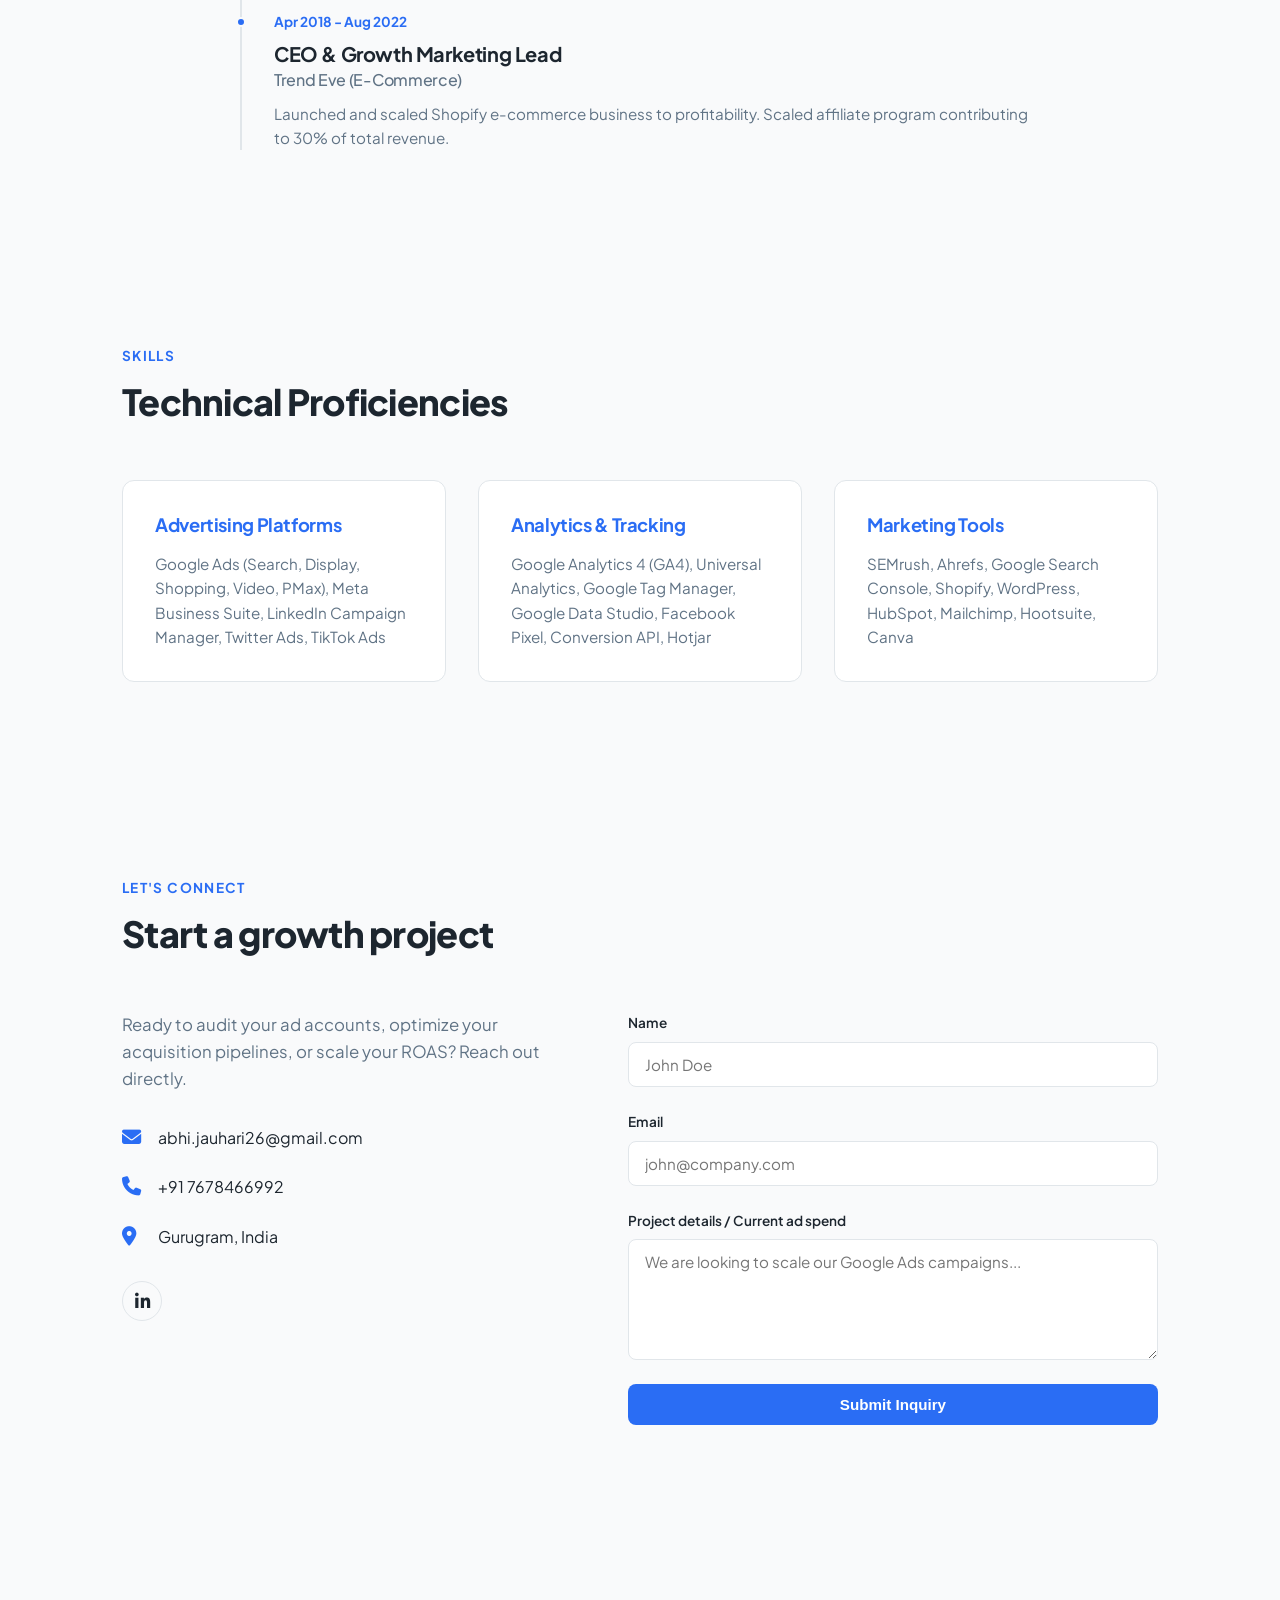
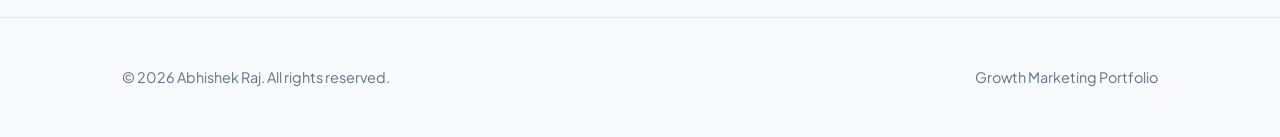
==== commit 247ba0ca: "Convert website to multi-page structure and add certifications.html template" ====
--- a/index.html
+++ b/index.html
@@ -43,9 +43,9 @@
             <a href="#" class="nav-logo">Abhishek Raj<span class="dot">.</span></a>
             <div class="nav-menu" id="nav-menu">
                 <a href="#about" class="nav-link">About</a>
-                <a href="#metrics" class="nav-link">Impact</a>
                 <a href="#projects" class="nav-link">Projects</a>
                 <a href="#experience" class="nav-link">Experience</a>
+                <a href="certifications.html" class="nav-link">Certifications</a>
                 <a href="#contact" class="nav-link">Contact</a>
                 <button id="theme-toggle" class="theme-toggle-btn" aria-label="Toggle dark/light theme">
                     <i class="fa-solid fa-moon"></i>
--- a/style.css
+++ b/style.css
@@ -617,6 +617,26 @@
 
 .footer-design i {
     color: hsl(350, 80%, 60%);
+}
+
+/* Mini Hero (Internal Pages) */
+.hero-mini {
+    padding: 10rem 0 4rem;
+    background-color: var(--bg-surface);
+    border-bottom: 1px solid var(--border-color);
+}
+
+.mini-hero-title {
+    font-size: 2.75rem;
+    font-weight: 800;
+    margin-bottom: 1rem;
+    letter-spacing: -0.03em;
+}
+
+.mini-hero-subtitle {
+    font-size: 1.15rem;
+    color: var(--text-muted);
+    max-width: 600px;
 }
 
 /* Responsive Styles */
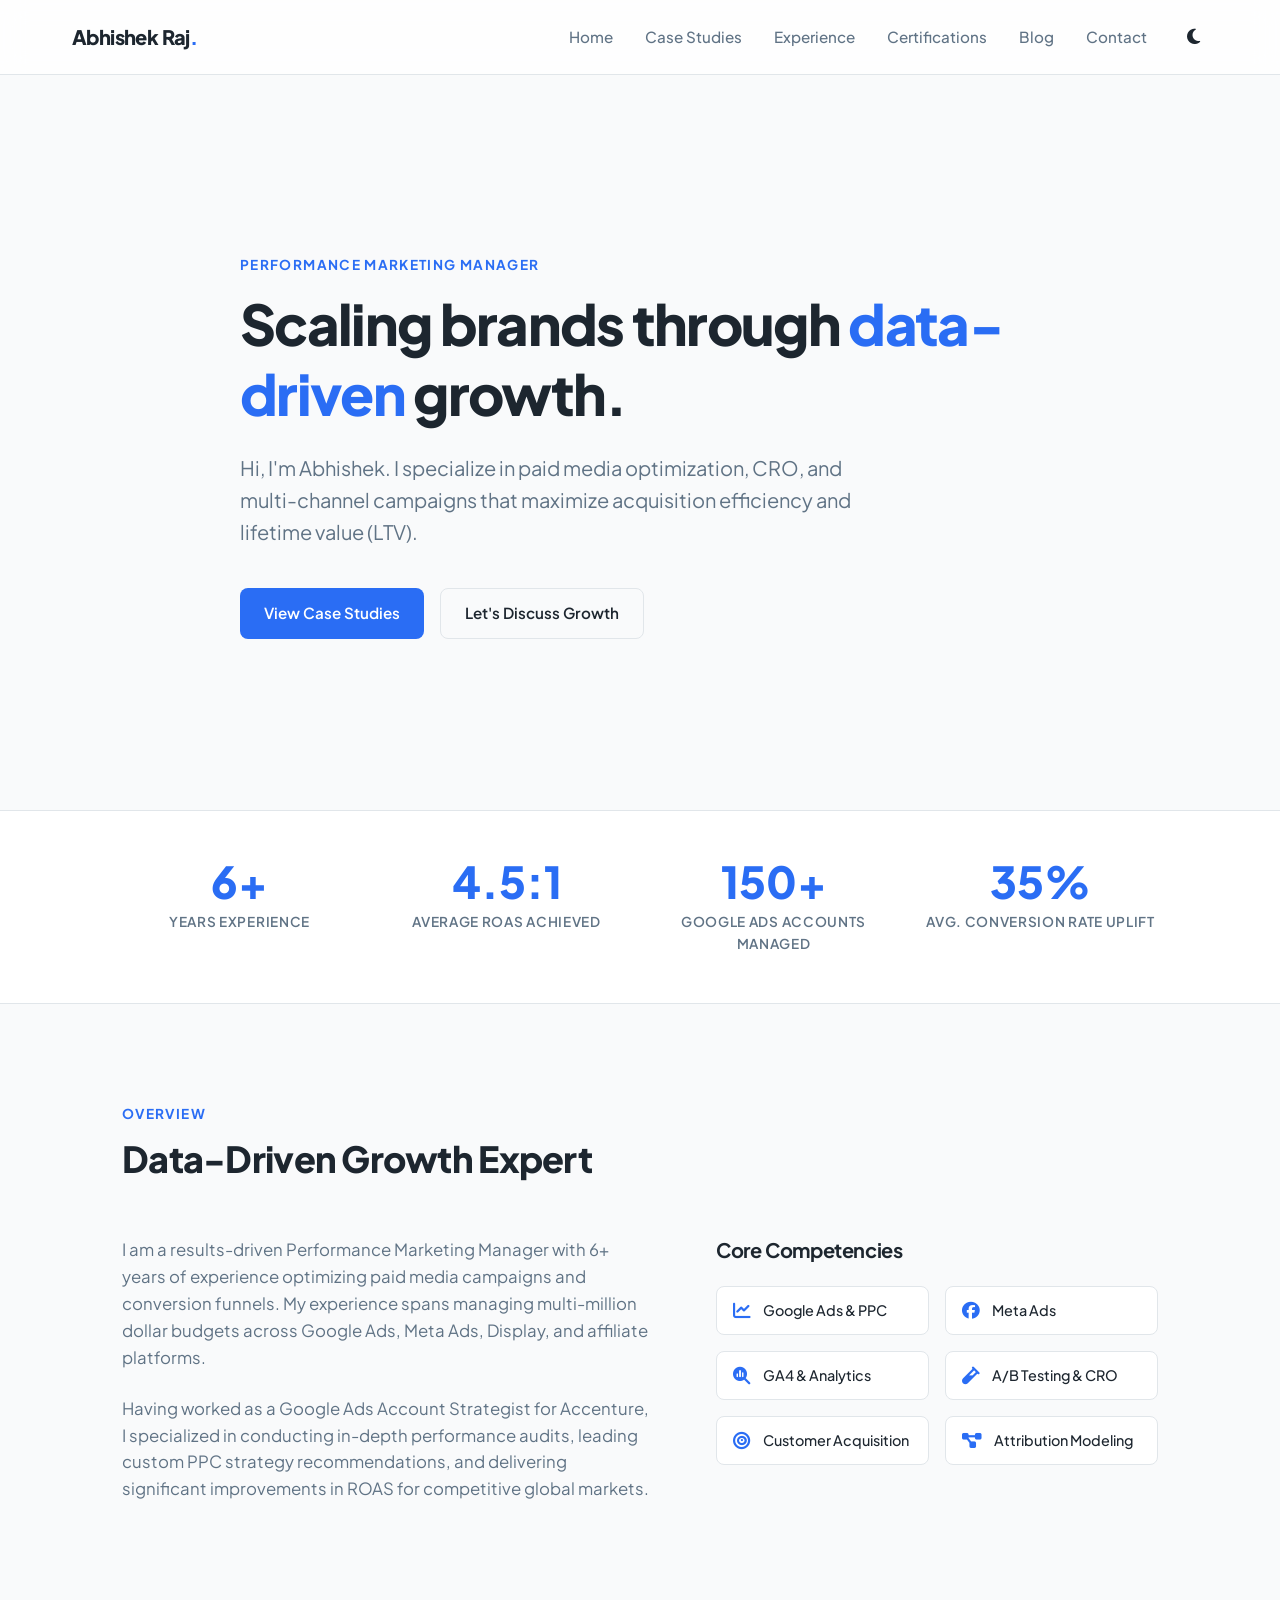
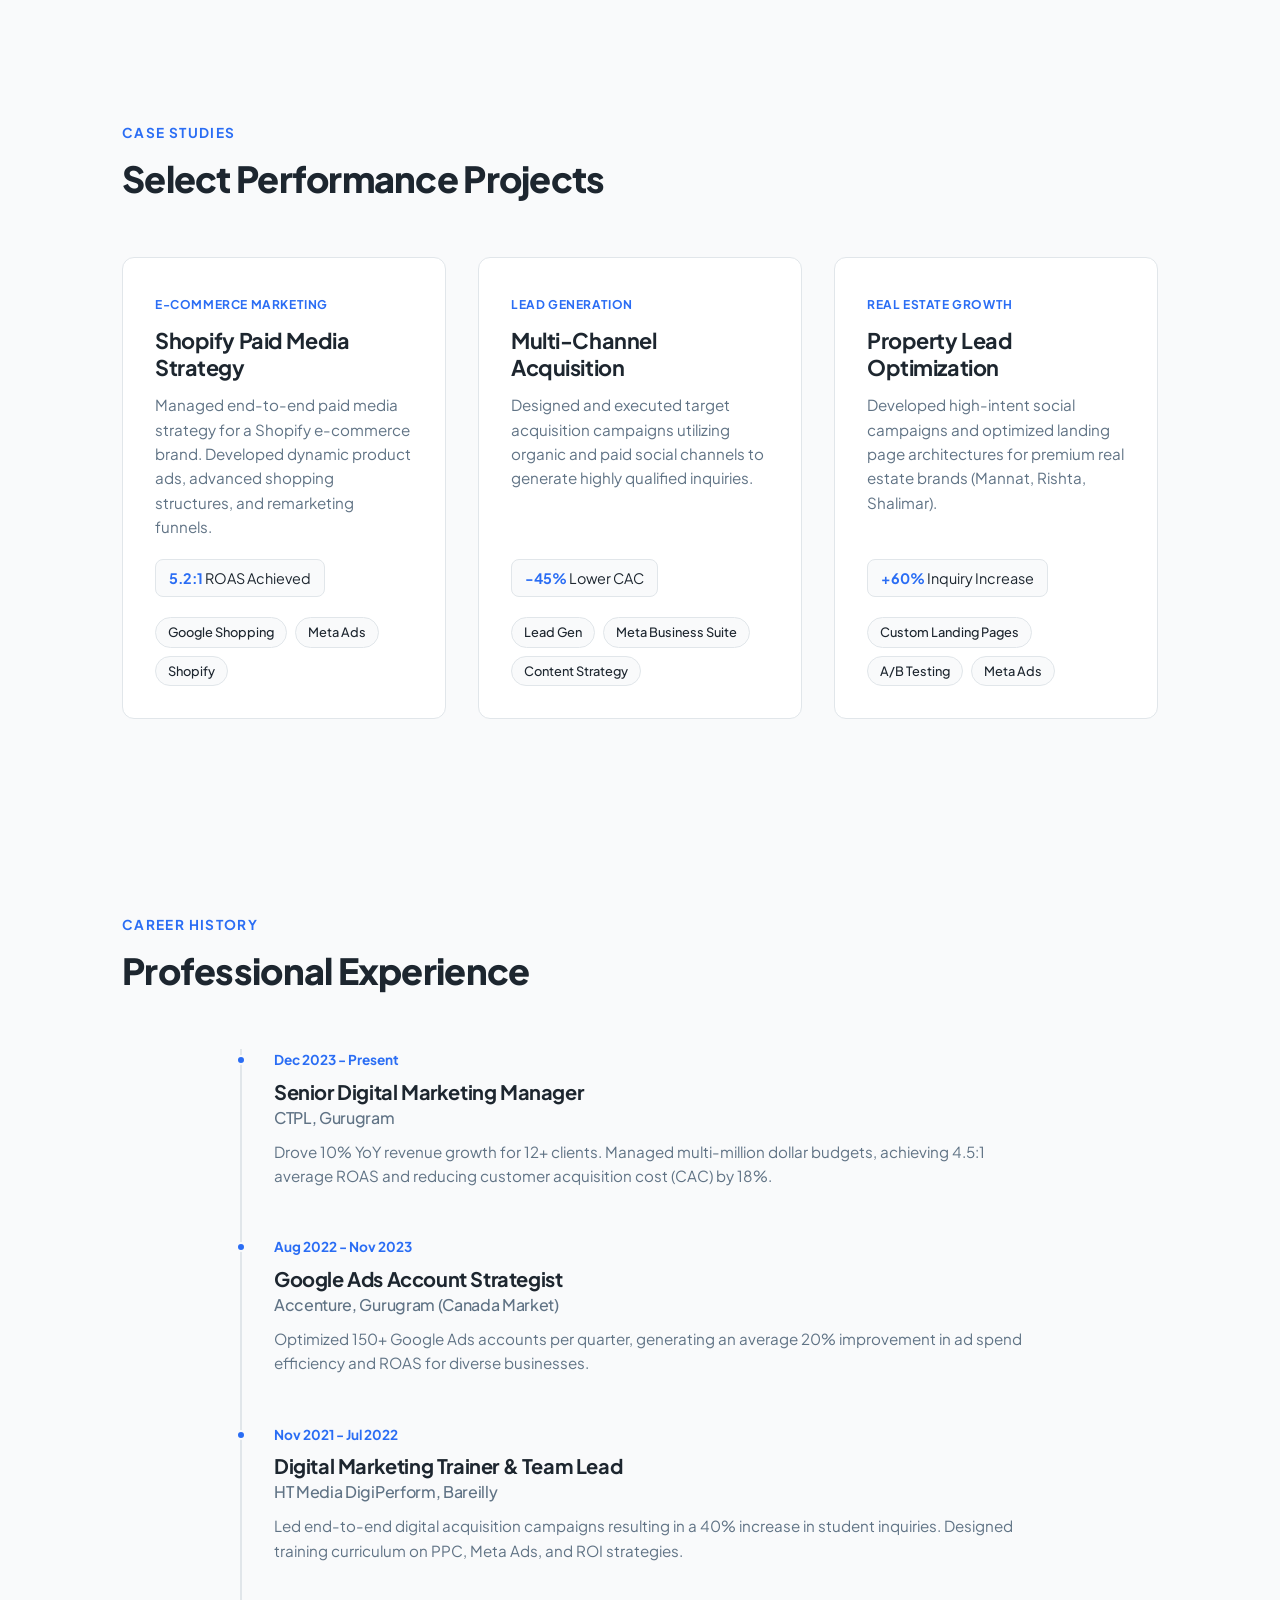
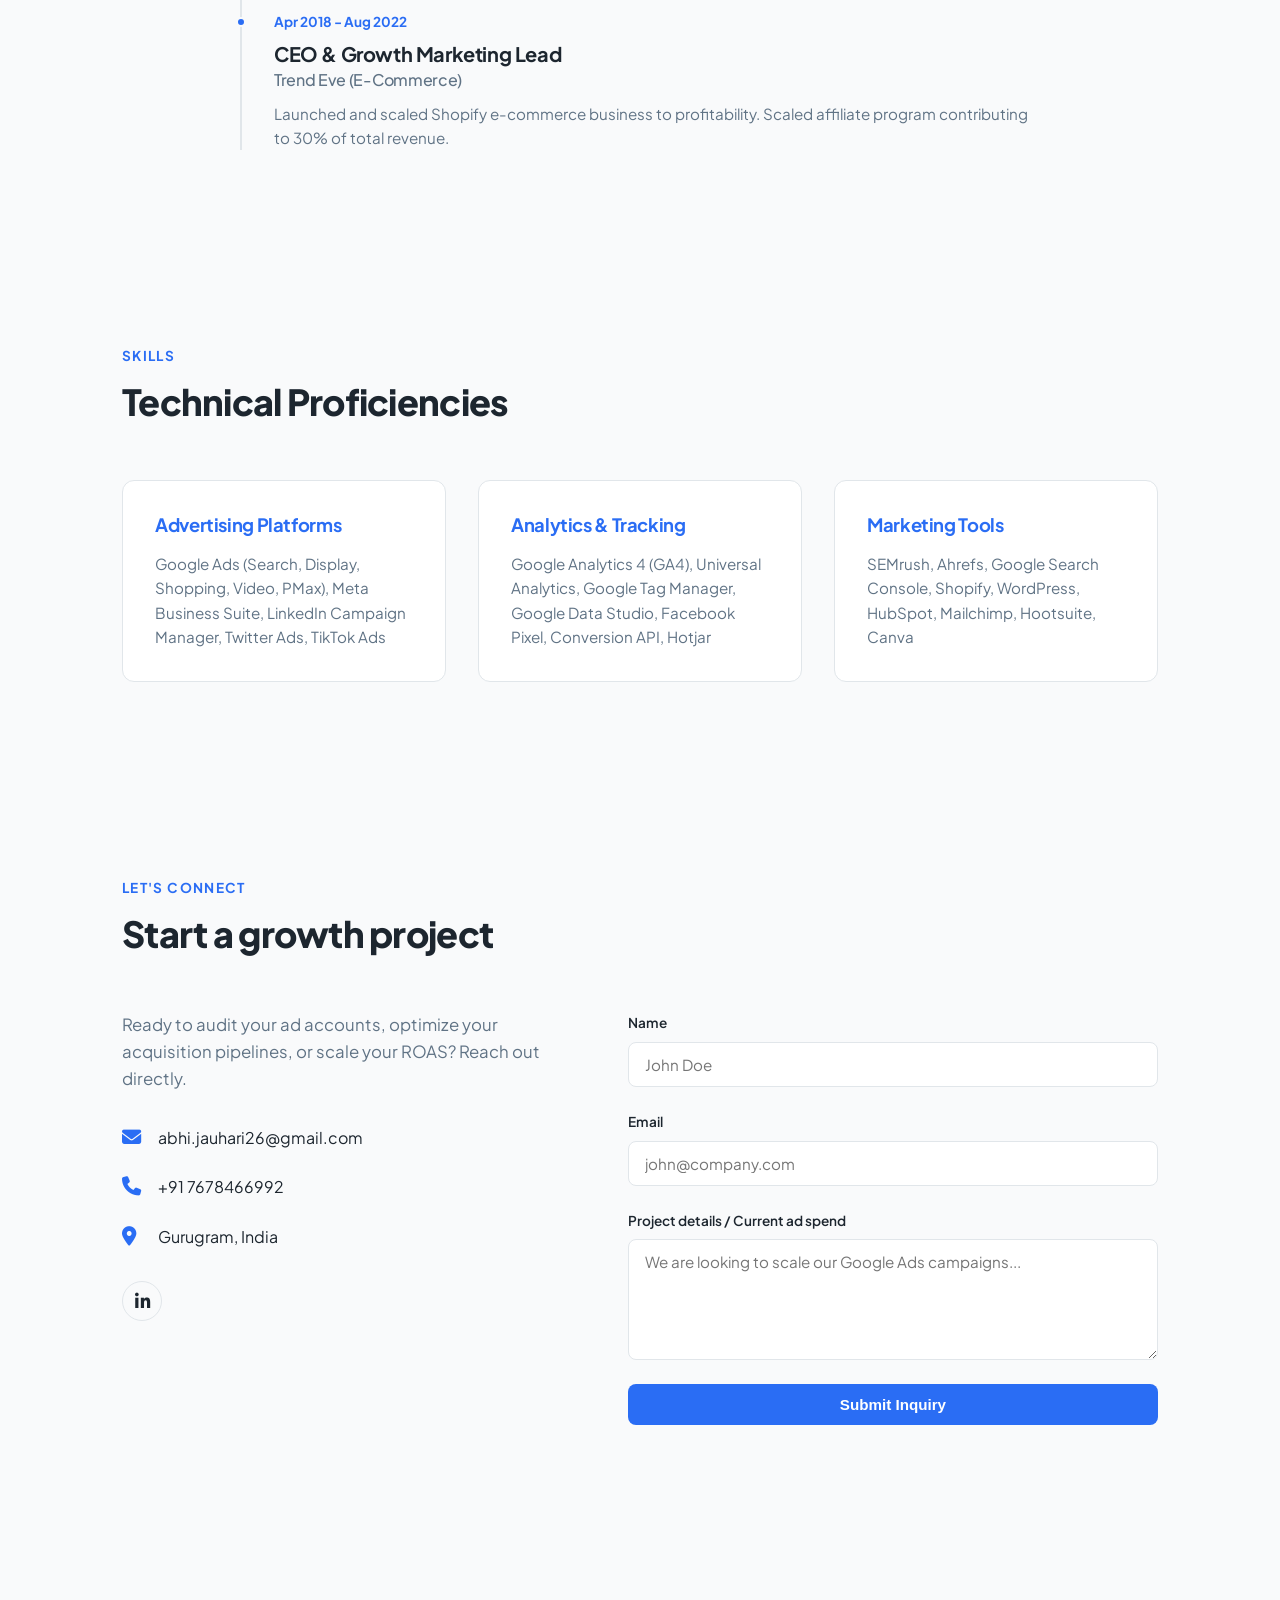
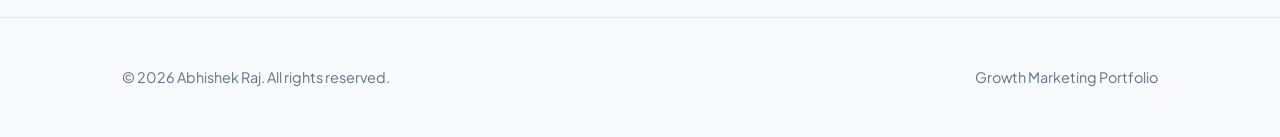
==== commit a615fd9c: "Add Blog, Case Studies, and detailed Experience sub-pages" ====
--- a/index.html
+++ b/index.html
@@ -42,10 +42,11 @@
         <div class="nav-container">
             <a href="#" class="nav-logo">Abhishek Raj<span class="dot">.</span></a>
             <div class="nav-menu" id="nav-menu">
-                <a href="#about" class="nav-link">About</a>
-                <a href="#projects" class="nav-link">Projects</a>
-                <a href="#experience" class="nav-link">Experience</a>
+                <a href="index.html" class="nav-link">Home</a>
+                <a href="case-studies.html" class="nav-link">Case Studies</a>
+                <a href="experience.html" class="nav-link">Experience</a>
                 <a href="certifications.html" class="nav-link">Certifications</a>
+                <a href="blog.html" class="nav-link">Blog</a>
                 <a href="#contact" class="nav-link">Contact</a>
                 <button id="theme-toggle" class="theme-toggle-btn" aria-label="Toggle dark/light theme">
                     <i class="fa-solid fa-moon"></i>
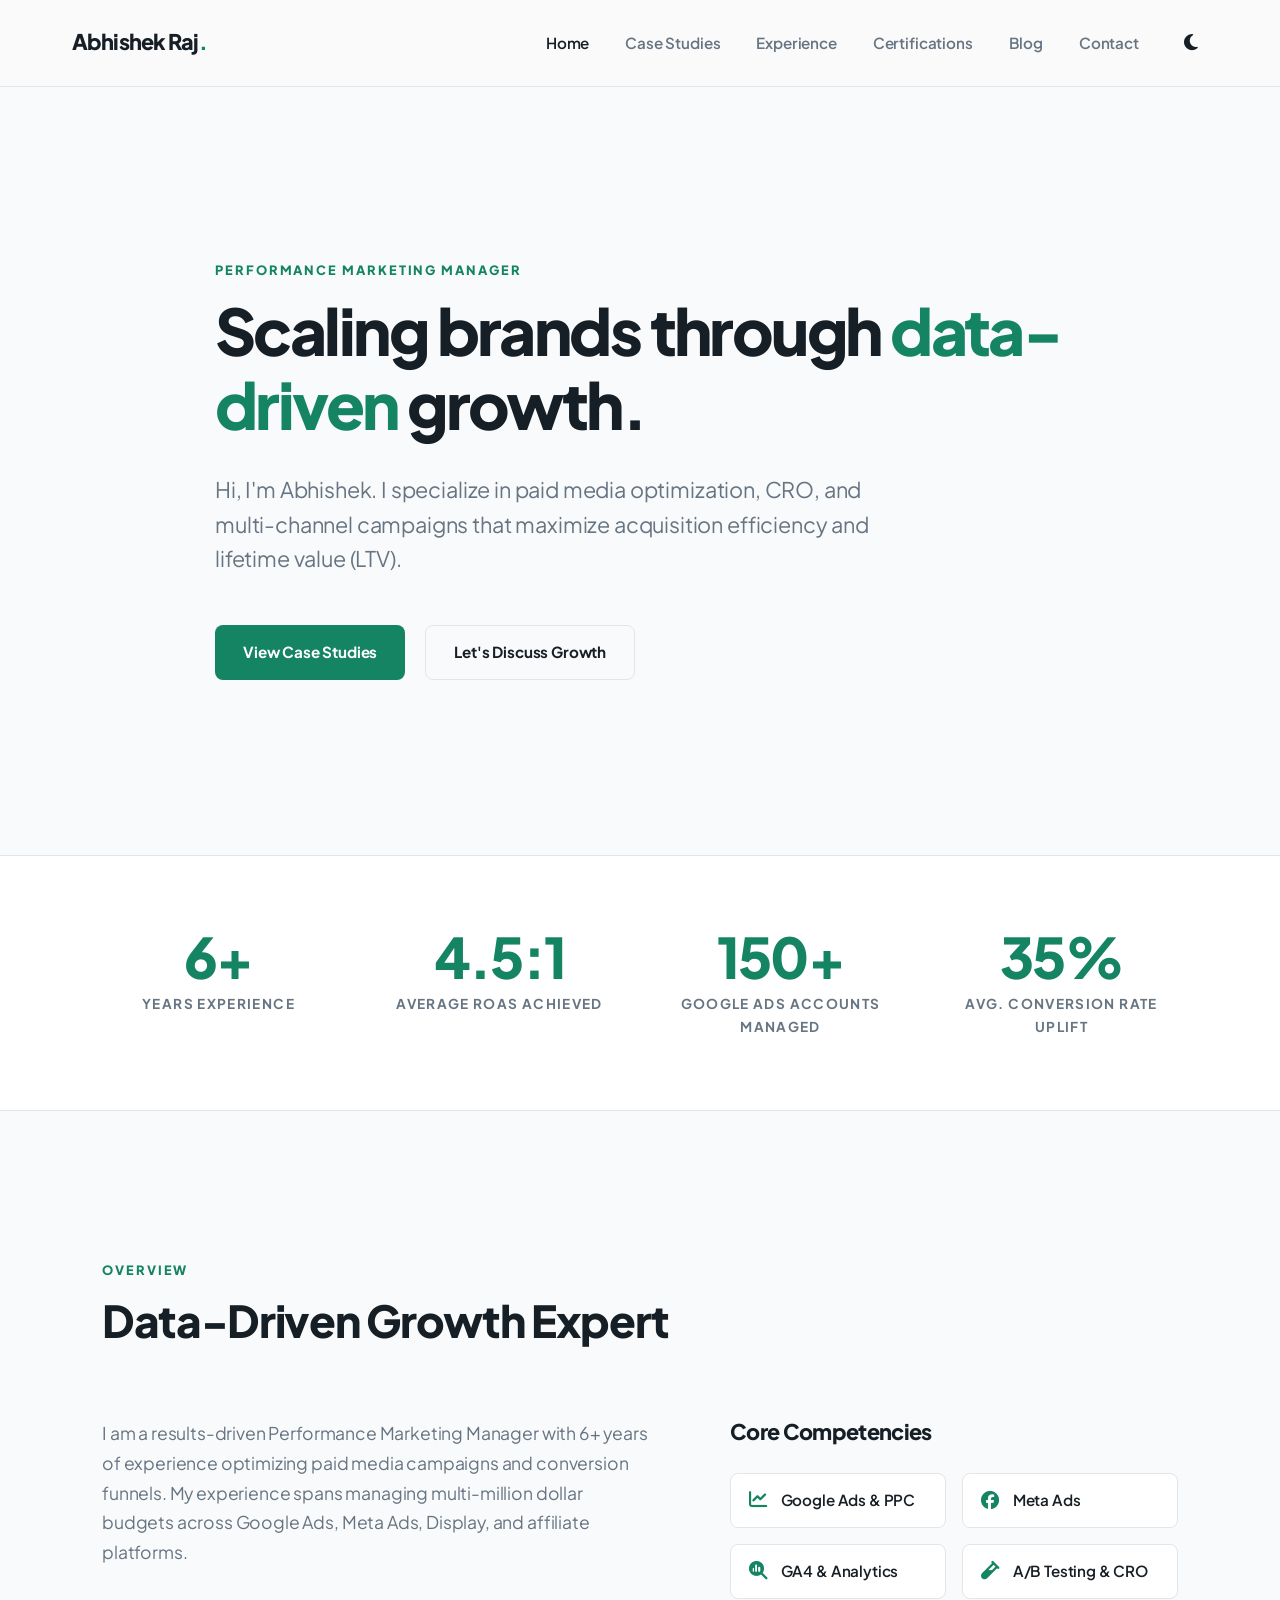
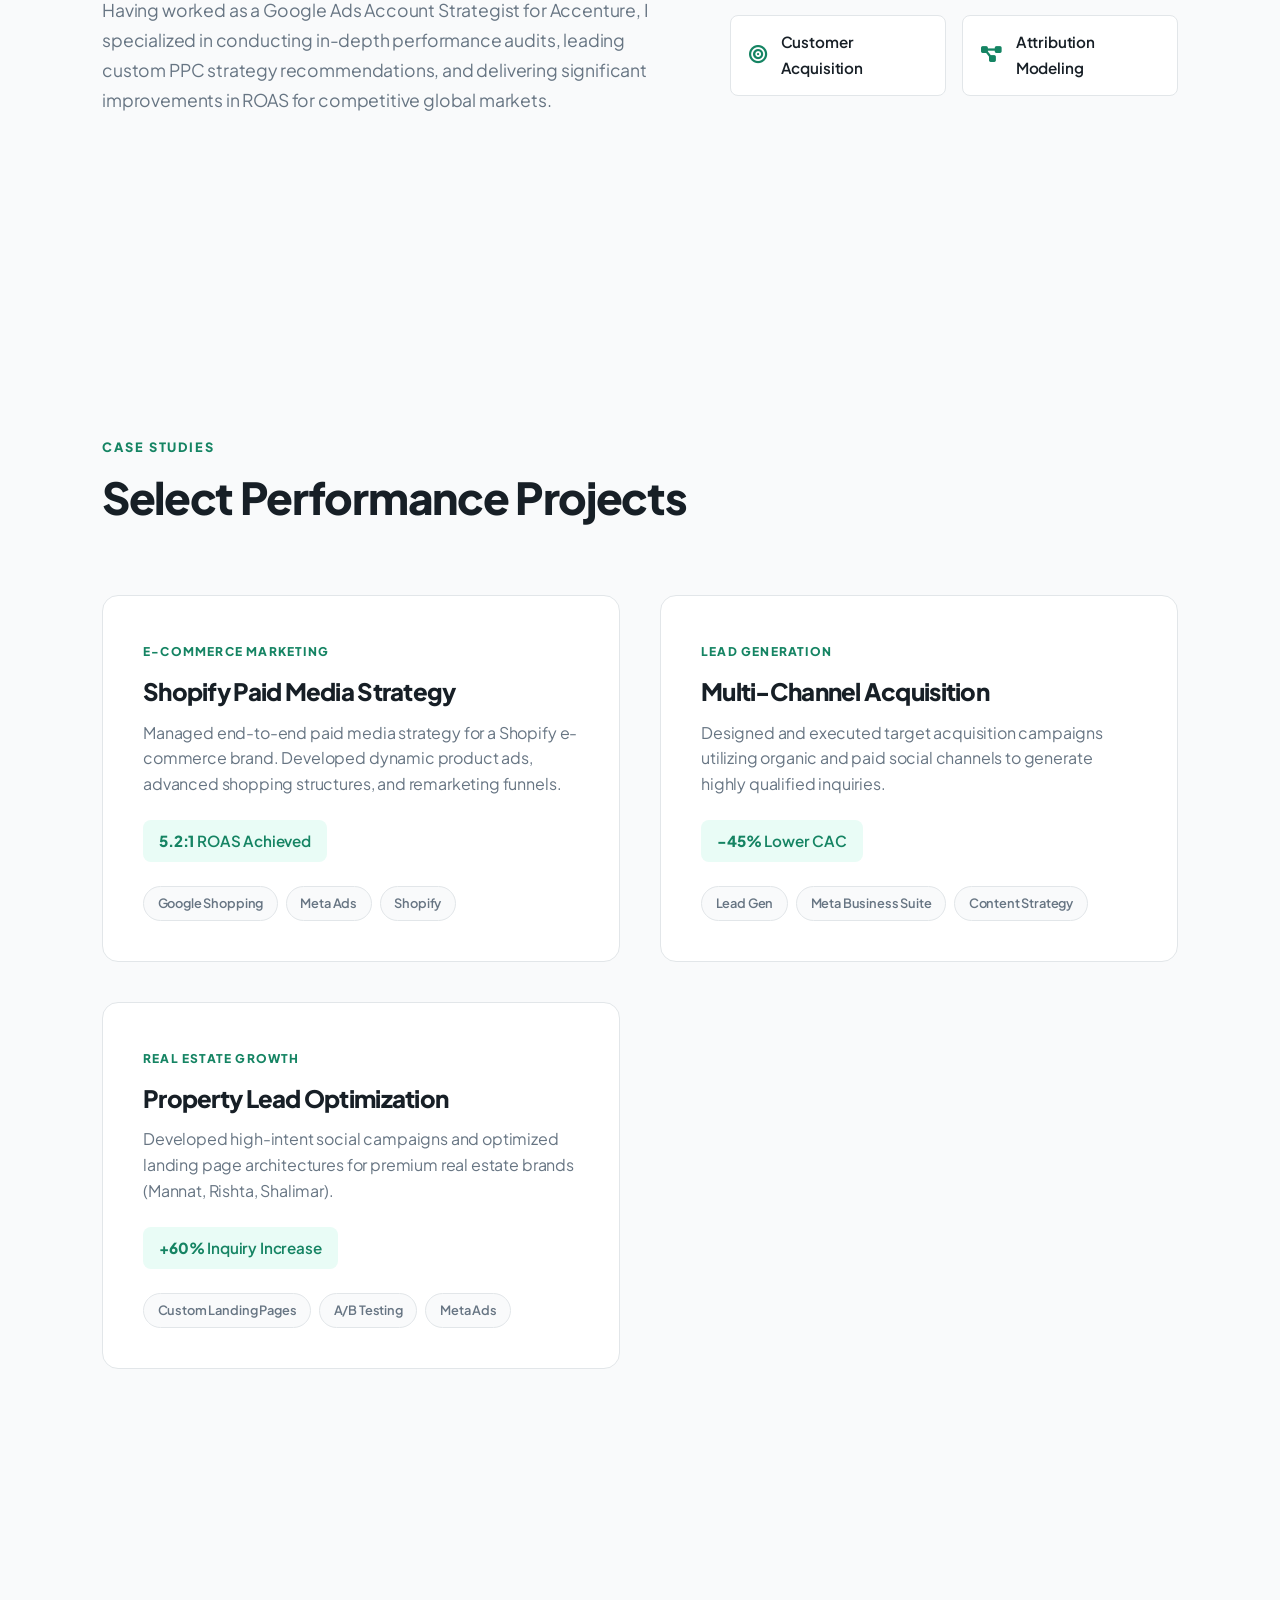
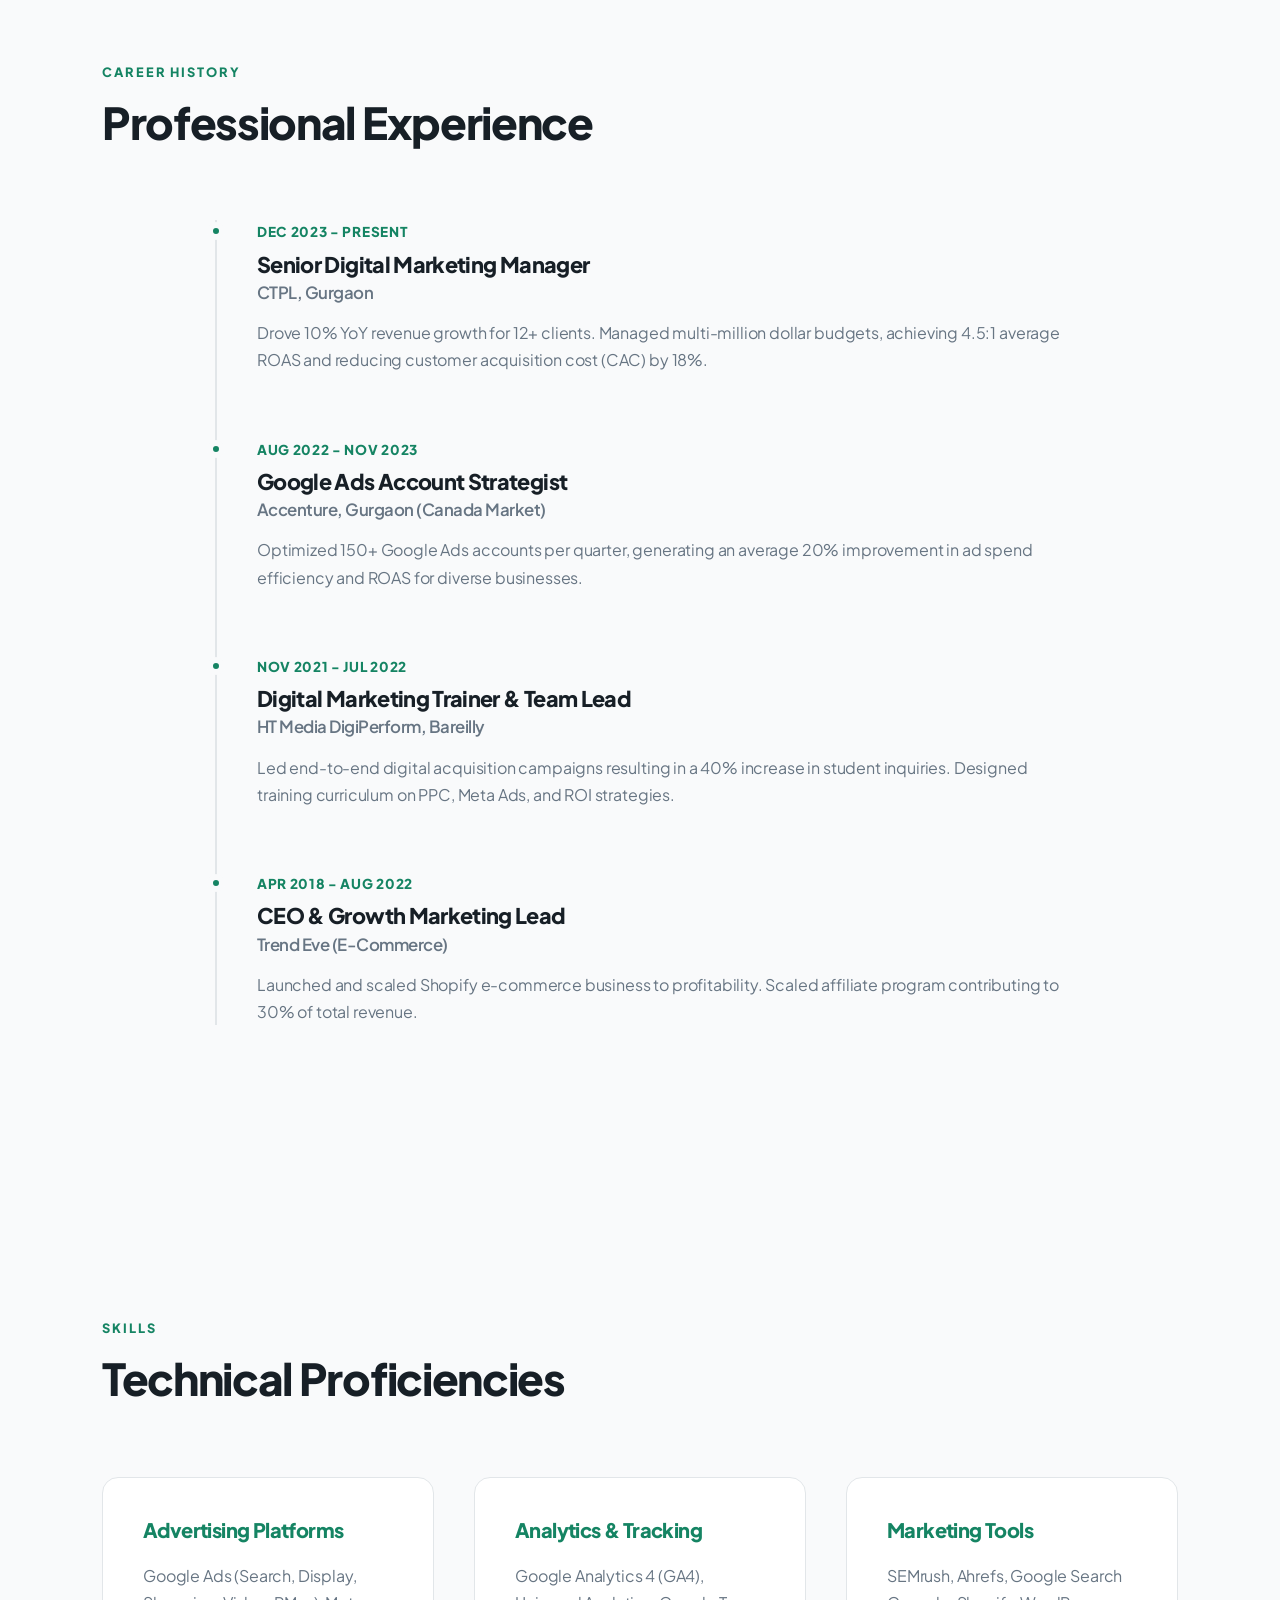
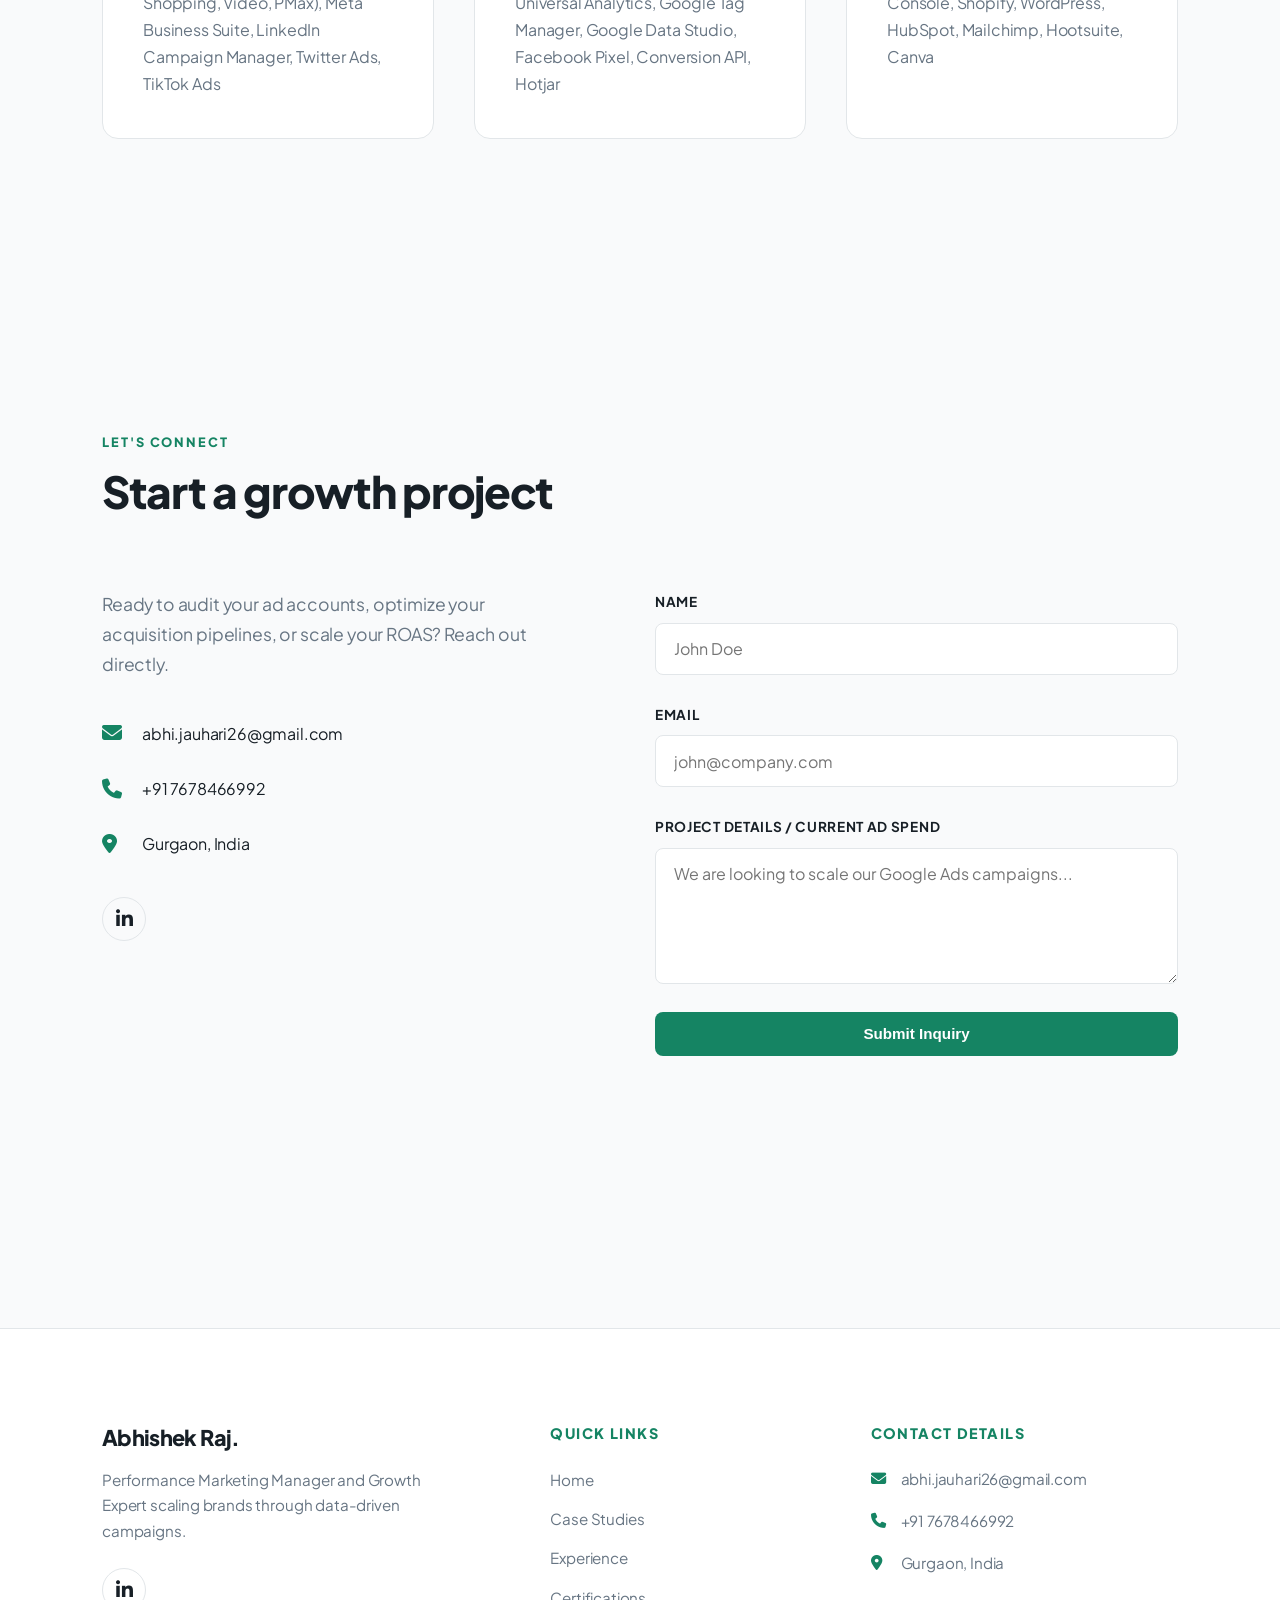
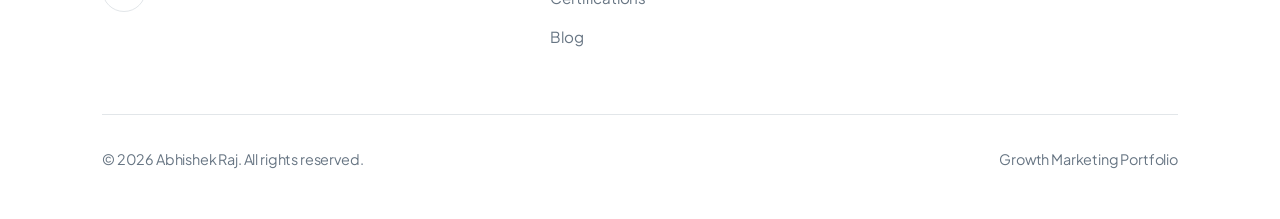
==== commit d31b50b4: "Align top navbar active links, replace basic footer with rich multi-column footer, and update locati" ====
--- a/index.html
+++ b/index.html
@@ -31,6 +31,33 @@
     <link rel="stylesheet" href="https://cdnjs.cloudflare.com/ajax/libs/font-awesome/6.4.0/css/all.min.css">
     <!-- Custom CSS -->
     <link rel="stylesheet" href="style.css">
+
+    <!-- Schema.org JSON-LD Structured Data for Person & Service -->
+    <script type="application/ld+json">
+    {
+      "@context": "https://schema.org",
+      "@type": "Person",
+      "name": "Abhishek Raj",
+      "jobTitle": "Performance Marketing Manager",
+      "url": "https://abhishekraj26.github.io/portfolio-abhishek-raj/",
+      "sameAs": [
+        "https://linkedin.com/in/abhishekraj26"
+      ],
+      "knowsAbout": [
+        "Performance Marketing",
+        "Google Ads",
+        "Meta Ads",
+        "Conversion Rate Optimization",
+        "Google Analytics 4",
+        "Search Engine Optimization (SEO)",
+        "Attribution Modeling"
+      ],
+      "worksFor": {
+        "@type": "Organization",
+        "name": "CTPL"
+      }
+    }
+    </script>
 </head>
 <body>
     <!-- Google Tag Manager (noscript) -->
@@ -40,9 +67,9 @@
     <!-- Navigation -->
     <nav class="navbar" id="navbar">
         <div class="nav-container">
-            <a href="#" class="nav-logo">Abhishek Raj<span class="dot">.</span></a>
+            <a href="index.html" class="nav-logo">Abhishek Raj<span class="dot">.</span></a>
             <div class="nav-menu" id="nav-menu">
-                <a href="index.html" class="nav-link">Home</a>
+                <a href="index.html" class="nav-link active">Home</a>
                 <a href="case-studies.html" class="nav-link">Case Studies</a>
                 <a href="experience.html" class="nav-link">Experience</a>
                 <a href="certifications.html" class="nav-link">Certifications</a>
@@ -204,14 +231,14 @@
                     <div class="timeline-dot"></div>
                     <div class="timeline-date">Dec 2023 - Present</div>
                     <h3 class="timeline-title">Senior Digital Marketing Manager</h3>
-                    <h4 class="timeline-company">CTPL, Gurugram</h4>
+                    <h4 class="timeline-company">CTPL, Gurgaon</h4>
                     <p class="timeline-text">Drove 10% YoY revenue growth for 12+ clients. Managed multi-million dollar budgets, achieving 4.5:1 average ROAS and reducing customer acquisition cost (CAC) by 18%.</p>
                 </div>
                 <div class="timeline-item">
                     <div class="timeline-dot"></div>
                     <div class="timeline-date">Aug 2022 - Nov 2023</div>
                     <h3 class="timeline-title">Google Ads Account Strategist</h3>
-                    <h4 class="timeline-company">Accenture, Gurugram (Canada Market)</h4>
+                    <h4 class="timeline-company">Accenture, Gurgaon (Canada Market)</h4>
                     <p class="timeline-text">Optimized 150+ Google Ads accounts per quarter, generating an average 20% improvement in ad spend efficiency and ROAS for diverse businesses.</p>
                 </div>
                 <div class="timeline-item">
@@ -277,7 +304,7 @@
                         </div>
                         <div class="contact-item">
                             <i class="fa-solid fa-location-dot"></i>
-                            <span>Gurugram, India</span>
+                            <span>Gurgaon, India</span>
                         </div>
                     </div>
                     <div class="social-links">
@@ -310,9 +337,38 @@
 
     <!-- Footer -->
     <footer class="footer">
-        <div class="container footer-container">
-            <p>&copy; 2026 Abhishek Raj. All rights reserved.</p>
-            <p class="footer-design">Growth Marketing Portfolio</p>
+        <div class="container">
+            <div class="footer-grid">
+                <div class="footer-brand">
+                    <h3>Abhishek Raj<span class="dot">.</span></h3>
+                    <p>Performance Marketing Manager and Growth Expert scaling brands through data-driven campaigns.</p>
+                    <div class="social-links">
+                        <a href="https://linkedin.com/in/abhishekraj26" target="_blank" aria-label="LinkedIn"><i class="fa-brands fa-linkedin-in"></i></a>
+                    </div>
+                </div>
+                <div class="footer-links">
+                    <h4>Quick Links</h4>
+                    <ul class="footer-links-list">
+                        <li><a href="index.html">Home</a></li>
+                        <li><a href="case-studies.html">Case Studies</a></li>
+                        <li><a href="experience.html">Experience</a></li>
+                        <li><a href="certifications.html">Certifications</a></li>
+                        <li><a href="blog.html">Blog</a></li>
+                    </ul>
+                </div>
+                <div class="footer-contact">
+                    <h4>Contact Details</h4>
+                    <ul class="footer-contact-list">
+                        <li><i class="fa-solid fa-envelope"></i> <a href="mailto:abhi.jauhari26@gmail.com">abhi.jauhari26@gmail.com</a></li>
+                        <li><i class="fa-solid fa-phone"></i> <a href="tel:+917678466992">+91 7678466992</a></li>
+                        <li><i class="fa-solid fa-location-dot"></i> <span>Gurgaon, India</span></li>
+                    </ul>
+                </div>
+            </div>
+            <div class="footer-bottom">
+                <p>&copy; 2026 Abhishek Raj. All rights reserved.</p>
+                <p>Growth Marketing Portfolio</p>
+            </div>
         </div>
     </footer>
 
--- a/style.css
+++ b/style.css
@@ -1,41 +1,45 @@
-/* Global CSS Variables / Design Tokens */
+/* Global CSS Variables / Design System */
 :root {
-    /* Light Theme Palette */
+    /* Premium Light Theme (Sophisticated Slate & Deep Emerald) */
     --bg-color: hsl(210, 20%, 98%);
     --bg-surface: hsl(0, 0%, 100%);
-    --bg-surface-hover: hsl(210, 20%, 96%);
-    --text-color: hsl(210, 24%, 15%);
-    --text-muted: hsl(210, 16%, 45%);
-    --primary-color: hsl(220, 90%, 56%);
-    --primary-hover: hsl(220, 90%, 48%);
-    --border-color: hsl(210, 16%, 90%);
-    --shadow-color: hsla(210, 24%, 15%, 0.05);
+    --bg-surface-hover: hsl(210, 16%, 96%);
+    --text-color: hsl(210, 24%, 12%);
+    --text-muted: hsl(210, 12%, 46%);
+    --primary-color: hsl(162, 73%, 30%); /* Deep Emerald Green */
+    --primary-hover: hsl(162, 73%, 24%);
+    --primary-light: hsl(162, 73%, 95%);
+    --border-color: hsl(210, 14%, 90%);
+    --shadow-color: hsla(210, 24%, 12%, 0.04);
+    --shadow-hover: hsla(210, 24%, 12%, 0.08);
 
     /* Fonts & Hierarchy */
     --font-family: 'Plus Jakarta Sans', -apple-system, BlinkMacSystemFont, "Segoe UI", Roboto, sans-serif;
     
     /* Spacing & Borders */
     --radius-sm: 8px;
-    --radius-md: 12px;
-    --radius-lg: 20px;
-    --transition-fast: 0.2s ease;
-    --transition-smooth: 0.3s cubic-bezier(0.4, 0, 0.2, 1);
-}
-
-/* Dark Theme Palette override */
+    --radius-md: 16px;
+    --radius-lg: 24px;
+    --transition-fast: 0.2s cubic-bezier(0.25, 0.8, 0.25, 1);
+    --transition-smooth: 0.4s cubic-bezier(0.16, 1, 0.3, 1);
+}
+
+/* Premium Dark Theme */
 [data-theme="dark"] {
-    --bg-color: hsl(210, 24%, 7%);
-    --bg-surface: hsl(210, 20%, 11%);
-    --bg-surface-hover: hsl(210, 20%, 15%);
-    --text-color: hsl(210, 17%, 90%);
-    --text-muted: hsl(210, 12%, 60%);
-    --primary-color: hsl(217, 91%, 60%);
-    --primary-hover: hsl(217, 91%, 68%);
-    --border-color: hsl(210, 15%, 18%);
-    --shadow-color: hsla(0, 0%, 0%, 0.3);
-}
-
-/* Base Styles */
+    --bg-color: hsl(210, 24%, 6%);
+    --bg-surface: hsl(210, 20%, 9%);
+    --bg-surface-hover: hsl(210, 20%, 13%);
+    --text-color: hsl(210, 17%, 92%);
+    --text-muted: hsl(210, 10%, 62%);
+    --primary-color: hsl(162, 73%, 46%); /* Emerald Green */
+    --primary-hover: hsl(162, 73%, 52%);
+    --primary-light: hsla(162, 73%, 46%, 0.1);
+    --border-color: hsl(210, 14%, 15%);
+    --shadow-color: hsla(0, 0%, 0%, 0.2);
+    --shadow-hover: hsla(0, 0%, 0%, 0.4);
+}
+
+/* Base Styles & Typography */
 * {
     margin: 0;
     padding: 0;
@@ -50,16 +54,19 @@
     font-family: var(--font-family);
     background-color: var(--bg-color);
     color: var(--text-color);
-    line-height: 1.6;
+    line-height: 1.7;
+    letter-spacing: -0.01em;
     transition: background-color var(--transition-smooth), color var(--transition-smooth);
     overflow-x: hidden;
+    -webkit-font-smoothing: antialiased;
 }
 
 /* Typography Utility */
 h1, h2, h3, h4 {
-    font-weight: 700;
-    line-height: 1.25;
-    letter-spacing: -0.02em;
+    font-weight: 800;
+    line-height: 1.2;
+    letter-spacing: -0.03em;
+    color: var(--text-color);
 }
 
 a {
@@ -73,64 +80,66 @@
     display: inline-flex;
     align-items: center;
     justify-content: center;
-    padding: 0.75rem 1.5rem;
+    padding: 0.85rem 1.75rem;
     font-size: 0.95rem;
-    font-weight: 600;
+    font-weight: 700;
     border-radius: var(--radius-sm);
     cursor: pointer;
-    transition: all var(--transition-fast);
+    transition: all var(--transition-smooth);
     border: none;
 }
 
 .btn-primary {
     background-color: var(--primary-color);
-    color: white;
+    color: var(--bg-surface);
 }
 
 .btn-primary:hover {
     background-color: var(--primary-hover);
     transform: translateY(-2px);
+    box-shadow: 0 8px 24px var(--shadow-hover);
 }
 
 .btn-secondary {
     background-color: transparent;
     color: var(--text-color);
-    border: 1px solid var(--border-color);
+    border: 1.5px solid var(--border-color);
 }
 
 .btn-secondary:hover {
     background-color: var(--bg-surface-hover);
+    border-color: var(--text-color);
     transform: translateY(-2px);
 }
 
 /* Structure & Layout */
 .container {
-    max-width: 1100px;
+    max-width: 1140px;
     margin: 0 auto;
     padding: 0 2rem;
 }
 
 .section-padding {
-    padding: 6rem 0;
+    padding: 9rem 0;
 }
 
 .section-header {
-    margin-bottom: 3.5rem;
+    margin-bottom: 4.5rem;
     text-align: left;
 }
 
 .section-tag {
-    font-size: 0.85rem;
-    font-weight: 700;
+    font-size: 0.8rem;
+    font-weight: 800;
     text-transform: uppercase;
-    letter-spacing: 0.1em;
+    letter-spacing: 0.15em;
     color: var(--primary-color);
     display: inline-block;
     margin-bottom: 0.75rem;
 }
 
 .section-title {
-    font-size: 2.25rem;
+    font-size: 2.75rem;
     font-weight: 800;
 }
 
@@ -141,30 +150,30 @@
     left: 0;
     width: 100%;
     z-index: 1000;
-    background-color: rgba(255, 255, 255, 0.8);
-    backdrop-filter: blur(12px);
-    -webkit-backdrop-filter: blur(12px);
+    background-color: rgba(250, 250, 251, 0.75);
+    backdrop-filter: blur(20px);
+    -webkit-backdrop-filter: blur(20px);
     border-bottom: 1px solid var(--border-color);
     transition: background-color var(--transition-smooth), border-color var(--transition-smooth);
 }
 
 [data-theme="dark"] .navbar {
-    background-color: rgba(13, 17, 23, 0.8);
+    background-color: rgba(9, 11, 15, 0.75);
 }
 
 .nav-container {
     max-width: 1200px;
     margin: 0 auto;
-    padding: 1.25rem 2rem;
+    padding: 1.5rem 2rem;
     display: flex;
     justify-content: space-between;
     align-items: center;
 }
 
 .nav-logo {
-    font-size: 1.25rem;
+    font-size: 1.35rem;
     font-weight: 800;
-    letter-spacing: -0.03em;
+    letter-spacing: -0.04em;
 }
 
 .nav-logo .dot {
@@ -174,16 +183,19 @@
 .nav-menu {
     display: flex;
     align-items: center;
-    gap: 2rem;
+    gap: 2.25rem;
 }
 
 .nav-link {
     font-size: 0.95rem;
-    font-weight: 500;
-    color: var(--text-muted);
-}
-
-.nav-link:hover {
+    font-weight: 600;
+    color: var(--text-muted);
+    position: relative;
+    padding: 0.25rem 0;
+}
+
+.nav-link:hover,
+.nav-link.active {
     color: var(--text-color);
 }
 
@@ -192,9 +204,9 @@
     background: none;
     border: none;
     color: var(--text-color);
-    font-size: 1.1rem;
+    font-size: 1.15rem;
     cursor: pointer;
-    padding: 0.5rem;
+    padding: 0.6rem;
     border-radius: 50%;
     display: flex;
     align-items: center;
@@ -225,7 +237,7 @@
 
 /* Hero Section */
 .hero {
-    min-height: 90vh;
+    min-height: 95vh;
     display: flex;
     align-items: center;
     padding-top: 80px;
@@ -238,14 +250,15 @@
 }
 
 .hero-content {
-    max-width: 800px;
+    max-width: 850px;
 }
 
 .hero-title {
-    font-size: 3.5rem;
-    font-weight: 800;
-    letter-spacing: -0.03em;
-    margin-bottom: 1.5rem;
+    font-size: 4rem;
+    font-weight: 850;
+    letter-spacing: -0.04em;
+    margin-bottom: 2rem;
+    line-height: 1.15;
 }
 
 .hero-title .highlight {
@@ -253,21 +266,22 @@
 }
 
 .hero-subtitle {
-    font-size: 1.25rem;
-    color: var(--text-muted);
-    margin-bottom: 2.5rem;
+    font-size: 1.35rem;
+    color: var(--text-muted);
+    margin-bottom: 3rem;
     font-weight: 400;
-    max-width: 650px;
+    max-width: 700px;
+    line-height: 1.6;
 }
 
 .hero-cta {
     display: flex;
-    gap: 1rem;
+    gap: 1.25rem;
 }
 
 /* Metrics Section */
 .metrics {
-    padding: 3rem 0;
+    padding: 4.5rem 0;
     background-color: var(--bg-surface);
     border-top: 1px solid var(--border-color);
     border-bottom: 1px solid var(--border-color);
@@ -276,7 +290,7 @@
 .metrics-grid {
     display: grid;
     grid-template-columns: repeat(4, 1fr);
-    gap: 2rem;
+    gap: 3rem;
     text-align: center;
 }
 
@@ -287,37 +301,38 @@
 }
 
 .metric-value {
-    font-size: 2.75rem;
-    font-weight: 800;
+    font-size: 3.5rem;
+    font-weight: 850;
     color: var(--primary-color);
     line-height: 1;
+    letter-spacing: -0.03em;
 }
 
 .metric-label {
     font-size: 0.85rem;
-    font-weight: 600;
+    font-weight: 700;
     text-transform: uppercase;
-    letter-spacing: 0.05em;
+    letter-spacing: 0.1em;
     color: var(--text-muted);
 }
 
 /* About Section */
 .about-grid {
     display: grid;
-    grid-template-columns: 1.2fr 1fr;
-    gap: 4rem;
+    grid-template-columns: 1.1fr 0.9fr;
+    gap: 5rem;
     align-items: start;
 }
 
 .about-text p {
-    font-size: 1.05rem;
-    color: var(--text-muted);
-    margin-bottom: 1.5rem;
+    font-size: 1.1rem;
+    color: var(--text-muted);
+    margin-bottom: 1.75rem;
 }
 
 .skills-title {
-    font-size: 1.25rem;
-    margin-bottom: 1.5rem;
+    font-size: 1.35rem;
+    margin-bottom: 1.75rem;
 }
 
 .skills-grid {
@@ -329,25 +344,32 @@
 .skill-tag {
     display: flex;
     align-items: center;
-    gap: 0.75rem;
-    padding: 0.75rem 1rem;
+    gap: 0.85rem;
+    padding: 0.85rem 1.15rem;
     background-color: var(--bg-surface);
     border: 1px solid var(--border-color);
     border-radius: var(--radius-sm);
-    font-weight: 500;
-    font-size: 0.9rem;
+    font-weight: 600;
+    font-size: 0.95rem;
+    transition: all var(--transition-fast);
+}
+
+.skill-tag:hover {
+    transform: translateY(-2px);
+    border-color: var(--primary-color);
+    box-shadow: 0 4px 12px var(--shadow-color);
 }
 
 .skill-tag i {
     color: var(--primary-color);
-    font-size: 1.1rem;
-}
-
-/* Projects Section */
+    font-size: 1.15rem;
+}
+
+/* Projects / Cards Section */
 .projects-grid {
     display: grid;
-    grid-template-columns: repeat(auto-fit, minmax(320px, 1fr));
-    gap: 2rem;
+    grid-template-columns: repeat(auto-fit, minmax(340px, 1fr));
+    gap: 2.5rem;
 }
 
 .project-card {
@@ -361,55 +383,56 @@
 }
 
 .project-card:hover {
-    transform: translateY(-4px);
-    box-shadow: 0 12px 30px var(--shadow-color);
+    transform: translateY(-6px);
+    box-shadow: 0 20px 40px var(--shadow-hover);
     border-color: var(--primary-color);
 }
 
 .project-info {
-    padding: 2rem;
+    padding: 2.5rem;
     display: flex;
     flex-direction: column;
     flex-grow: 1;
 }
 
 .project-meta {
-    margin-bottom: 0.75rem;
+    margin-bottom: 0.85rem;
 }
 
 .project-category {
     font-size: 0.75rem;
-    font-weight: 700;
+    font-weight: 800;
     text-transform: uppercase;
-    letter-spacing: 0.05em;
+    letter-spacing: 0.1em;
     color: var(--primary-color);
 }
 
 .project-card-title {
-    font-size: 1.35rem;
-    margin-bottom: 0.75rem;
+    font-size: 1.5rem;
+    margin-bottom: 0.85rem;
 }
 
 .project-card-description {
     color: var(--text-muted);
-    font-size: 0.95rem;
-    margin-bottom: 1.25rem;
+    font-size: 1rem;
+    margin-bottom: 1.5rem;
     flex-grow: 1;
+    line-height: 1.6;
 }
 
 .project-stats-badge {
     align-self: flex-start;
-    padding: 0.4rem 0.8rem;
-    background-color: var(--bg-color);
-    border: 1px solid var(--border-color);
+    padding: 0.5rem 1rem;
+    background-color: var(--primary-light);
     border-radius: var(--radius-sm);
-    font-size: 0.9rem;
-    margin-bottom: 1.25rem;
-    color: var(--text-color);
+    font-size: 0.95rem;
+    margin-bottom: 1.5rem;
+    color: var(--primary-color);
+    font-weight: 600;
 }
 
 .project-stats-badge strong {
-    color: var(--primary-color);
+    font-weight: 800;
 }
 
 .project-tags {
@@ -420,25 +443,26 @@
 
 .project-tags span {
     font-size: 0.8rem;
-    font-weight: 500;
-    padding: 0.25rem 0.75rem;
+    font-weight: 600;
+    padding: 0.35rem 0.85rem;
     background-color: var(--bg-color);
     border-radius: 50px;
     border: 1px solid var(--border-color);
+    color: var(--text-muted);
 }
 
 /* Experience Section */
 .timeline {
     position: relative;
-    max-width: 800px;
+    max-width: 850px;
     margin: 0 auto;
-    padding-left: 2rem;
+    padding-left: 2.5rem;
     border-left: 2px solid var(--border-color);
 }
 
 .timeline-item {
     position: relative;
-    margin-bottom: 3rem;
+    margin-bottom: 4rem;
 }
 
 .timeline-item:last-child {
@@ -447,84 +471,94 @@
 
 .timeline-dot {
     position: absolute;
-    left: calc(-2rem - 6px);
+    left: calc(-2.5rem - 6px);
     top: 6px;
     width: 10px;
     height: 10px;
     border-radius: 50%;
     background-color: var(--primary-color);
     border: 2px solid var(--bg-color);
+    box-shadow: 0 0 0 4px var(--bg-color);
 }
 
 .timeline-date {
     font-size: 0.85rem;
-    font-weight: 700;
+    font-weight: 800;
     color: var(--primary-color);
     margin-bottom: 0.5rem;
+    text-transform: uppercase;
+    letter-spacing: 0.05em;
 }
 
 .timeline-title {
-    font-size: 1.25rem;
-    margin-bottom: 0.25rem;
+    font-size: 1.35rem;
+    margin-bottom: 0.35rem;
 }
 
 .timeline-company {
+    font-size: 1.05rem;
+    font-weight: 600;
+    color: var(--text-muted);
+    margin-bottom: 1rem;
+}
+
+.timeline-text {
+    color: var(--text-muted);
     font-size: 1rem;
-    font-weight: 500;
-    color: var(--text-muted);
-    margin-bottom: 0.75rem;
-}
-
-.timeline-text {
-    color: var(--text-muted);
-    font-size: 0.95rem;
+    line-height: 1.7;
 }
 
 /* Technical Proficiencies */
 .proficiencies-grid {
     display: grid;
-    grid-template-columns: repeat(auto-fit, minmax(280px, 1fr));
-    gap: 2rem;
+    grid-template-columns: repeat(auto-fit, minmax(300px, 1fr));
+    gap: 2.5rem;
 }
 
 .prof-card {
     background-color: var(--bg-surface);
     border: 1px solid var(--border-color);
-    padding: 2rem;
+    padding: 2.5rem;
     border-radius: var(--radius-md);
+    transition: transform var(--transition-smooth), border-color var(--transition-smooth);
+}
+
+.prof-card:hover {
+    transform: translateY(-4px);
+    border-color: var(--primary-color);
 }
 
 .prof-card h4 {
-    font-size: 1.15rem;
-    margin-bottom: 1rem;
+    font-size: 1.25rem;
+    margin-bottom: 1.25rem;
     color: var(--primary-color);
 }
 
 .prof-card p {
     color: var(--text-muted);
-    font-size: 0.95rem;
-    line-height: 1.6;
+    font-size: 1rem;
+    line-height: 1.7;
 }
 
 /* Contact Section */
 .contact-grid {
     display: grid;
-    grid-template-columns: 1fr 1.2fr;
-    gap: 4rem;
+    grid-template-columns: 0.95fr 1.05fr;
+    gap: 5rem;
     align-items: start;
 }
 
 .contact-desc {
-    font-size: 1.05rem;
-    color: var(--text-muted);
-    margin-bottom: 2rem;
+    font-size: 1.1rem;
+    color: var(--text-muted);
+    margin-bottom: 2.5rem;
 }
 
 .contact-details {
     display: flex;
     flex-direction: column;
-    gap: 1.5rem;
-    margin-bottom: 2rem;
+    gap: 1.75rem;
+    margin-bottom: 2.5rem;
 }
 
 .contact-item {
@@ -534,9 +568,9 @@
 }
 
 .contact-item i {
-    font-size: 1.2rem;
-    color: var(--primary-color);
-    width: 20px;
+    font-size: 1.25rem;
+    color: var(--primary-color);
+    width: 24px;
 }
 
 .contact-item a:hover {
@@ -552,45 +586,48 @@
     display: flex;
     align-items: center;
     justify-content: center;
-    width: 40px;
-    height: 40px;
+    width: 44px;
+    height: 44px;
     border-radius: 50%;
     border: 1px solid var(--border-color);
-    font-size: 1.1rem;
+    font-size: 1.2rem;
+    transition: all var(--transition-smooth);
 }
 
 .social-links a:hover {
     border-color: var(--primary-color);
     color: var(--primary-color);
-    transform: translateY(-2px);
+    transform: translateY(-3px);
 }
 
 .contact-form {
     display: flex;
     flex-direction: column;
-    gap: 1.5rem;
+    gap: 1.75rem;
 }
 
 .form-group {
     display: flex;
     flex-direction: column;
-    gap: 0.5rem;
+    gap: 0.6rem;
 }
 
 .form-group label {
     font-size: 0.85rem;
-    font-weight: 600;
+    font-weight: 700;
+    text-transform: uppercase;
+    letter-spacing: 0.05em;
 }
 
 .form-group input,
 .form-group textarea {
-    padding: 0.75rem 1rem;
+    padding: 0.9rem 1.15rem;
     background-color: var(--bg-surface);
-    border: 1px solid var(--border-color);
+    border: 1.5px solid var(--border-color);
     border-radius: var(--radius-sm);
     color: var(--text-color);
     font-family: inherit;
-    font-size: 0.95rem;
+    font-size: 1rem;
     transition: border-color var(--transition-fast);
 }
 
@@ -600,43 +637,108 @@
     border-color: var(--primary-color);
 }
 
-/* Footer */
-.footer {
-    padding: 3rem 0;
-    border-top: 1px solid var(--border-color);
-    margin-top: 6rem;
-    font-size: 0.9rem;
-    color: var(--text-muted);
-}
-
-.footer-container {
-    display: flex;
-    justify-content: space-between;
-    align-items: center;
-}
-
-.footer-design i {
-    color: hsl(350, 80%, 60%);
-}
-
 /* Mini Hero (Internal Pages) */
 .hero-mini {
-    padding: 10rem 0 4rem;
+    padding: 11rem 0 5rem;
     background-color: var(--bg-surface);
     border-bottom: 1px solid var(--border-color);
 }
 
 .mini-hero-title {
-    font-size: 2.75rem;
-    font-weight: 800;
+    font-size: 3rem;
+    font-weight: 850;
+    margin-bottom: 1.25rem;
+    letter-spacing: -0.03em;
+}
+
+.mini-hero-subtitle {
+    font-size: 1.25rem;
+    color: var(--text-muted);
+    max-width: 650px;
+    font-weight: 400;
+}
+
+/* Rich Footer */
+.footer {
+    padding: 6rem 0 3rem;
+    border-top: 1px solid var(--border-color);
+    background-color: var(--bg-surface);
+    margin-top: 8rem;
+}
+
+.footer-grid {
+    display: grid;
+    grid-template-columns: 1.5fr 1fr 1.2fr;
+    gap: 4rem;
+    margin-bottom: 4rem;
+}
+
+.footer-brand h3 {
+    font-size: 1.35rem;
     margin-bottom: 1rem;
-    letter-spacing: -0.03em;
-}
-
-.mini-hero-subtitle {
-    font-size: 1.15rem;
-    color: var(--text-muted);
-    max-width: 600px;
+}
+
+.footer-brand p {
+    color: var(--text-muted);
+    font-size: 0.95rem;
+    margin-bottom: 1.5rem;
+    max-width: 320px;
+}
+
+.footer-links h4,
+.footer-contact h4 {
+    font-size: 0.9rem;
+    text-transform: uppercase;
+    letter-spacing: 0.1em;
+    margin-bottom: 1.5rem;
+    color: var(--primary-color);
+}
+
+.footer-links-list {
+    list-style: none;
+    display: flex;
+    flex-direction: column;
+    gap: 0.75rem;
+}
+
+.footer-links-list a {
+    color: var(--text-muted);
+    font-size: 0.95rem;
+    transition: color var(--transition-fast);
+}
+
+.footer-links-list a:hover {
+    color: var(--text-color);
+}
+
+.footer-contact-list {
+    list-style: none;
+    display: flex;
+    flex-direction: column;
+    gap: 1rem;
+    color: var(--text-muted);
+    font-size: 0.95rem;
+}
+
+.footer-contact-list li {
+    display: flex;
+    align-items: center;
+    gap: 0.75rem;
+}
+
+.footer-contact-list i {
+    color: var(--primary-color);
+    width: 18px;
+}
+
+.footer-bottom {
+    padding-top: 2rem;
+    border-top: 1px solid var(--border-color);
+    display: flex;
+    justify-content: space-between;
+    align-items: center;
+    font-size: 0.9rem;
+    color: var(--text-muted);
 }
 
 /* Responsive Styles */
@@ -644,21 +746,20 @@
     .about-grid,
     .contact-grid {
         grid-template-columns: 1fr;
-        gap: 3rem;
+        gap: 4rem;
     }
     .metrics-grid {
         grid-template-columns: repeat(2, 1fr);
-        gap: 1.5rem;
+        gap: 2rem;
+    }
+    .hero-title {
+        font-size: 3rem;
     }
 }
 
 @media (max-width: 768px) {
     .section-padding {
-        padding: 5rem 0;
-    }
-    
-    .hero-title {
-        font-size: 2.5rem;
+        padding: 6rem 0;
     }
     
     .hamburger {
@@ -668,15 +769,15 @@
     .nav-menu {
         position: fixed;
         left: -100%;
-        top: 73px;
+        top: 77px;
         flex-direction: column;
         background-color: var(--bg-surface);
         width: 100%;
         text-align: center;
         transition: 0.3s;
         box-shadow: 0 10px 15px var(--shadow-color);
-        padding: 2rem 0;
-        gap: 1.5rem;
+        padding: 2.5rem 0;
+        gap: 1.75rem;
         border-bottom: 1px solid var(--border-color);
     }
     
@@ -684,9 +785,15 @@
         left: 0;
     }
     
-    .footer-container {
+    .footer-grid {
+        grid-template-columns: 1fr;
+        gap: 2.5rem;
+        text-align: center;
+    }
+    
+    .footer-bottom {
         flex-direction: column;
-        gap: 1rem;
+        gap: 1.5rem;
         text-align: center;
     }
 }
@@ -695,4 +802,7 @@
     .metrics-grid {
         grid-template-columns: 1fr;
     }
-}
+    .hero-title {
+        font-size: 2.5rem;
+    }
+}
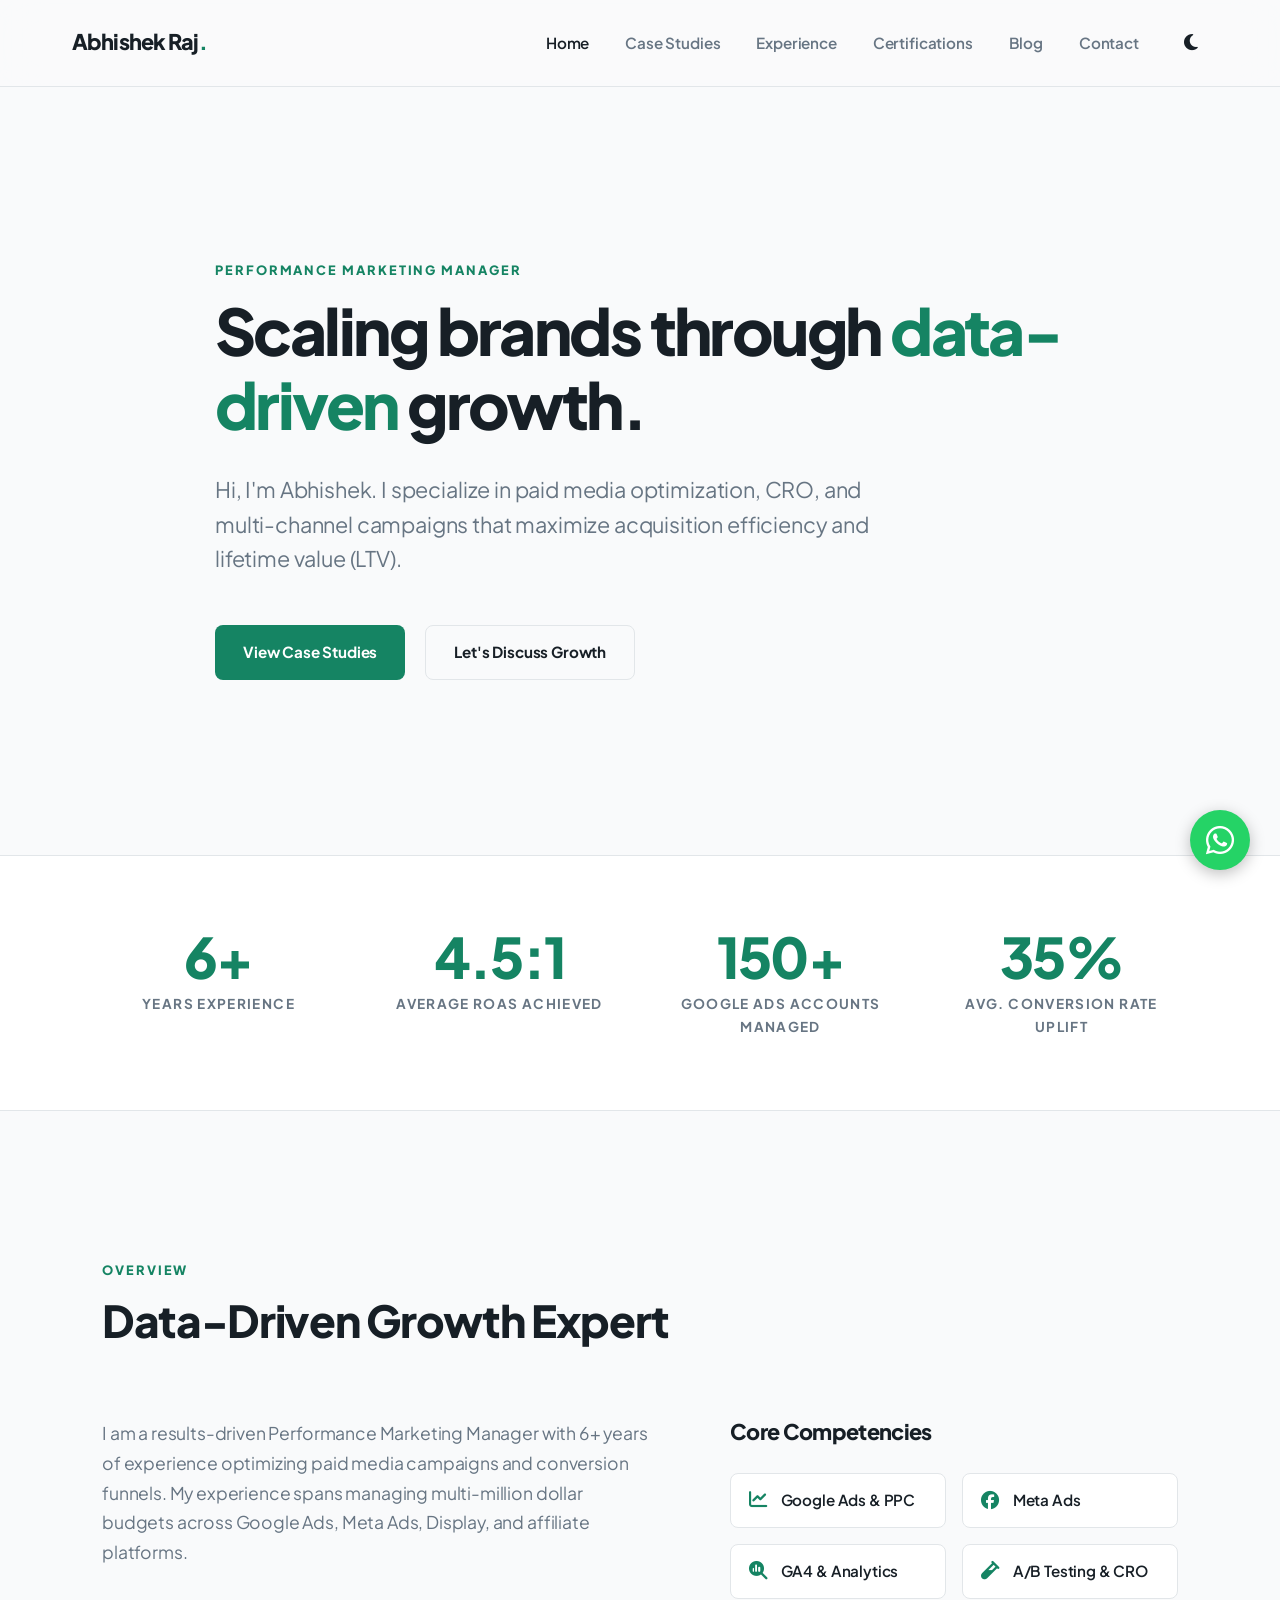
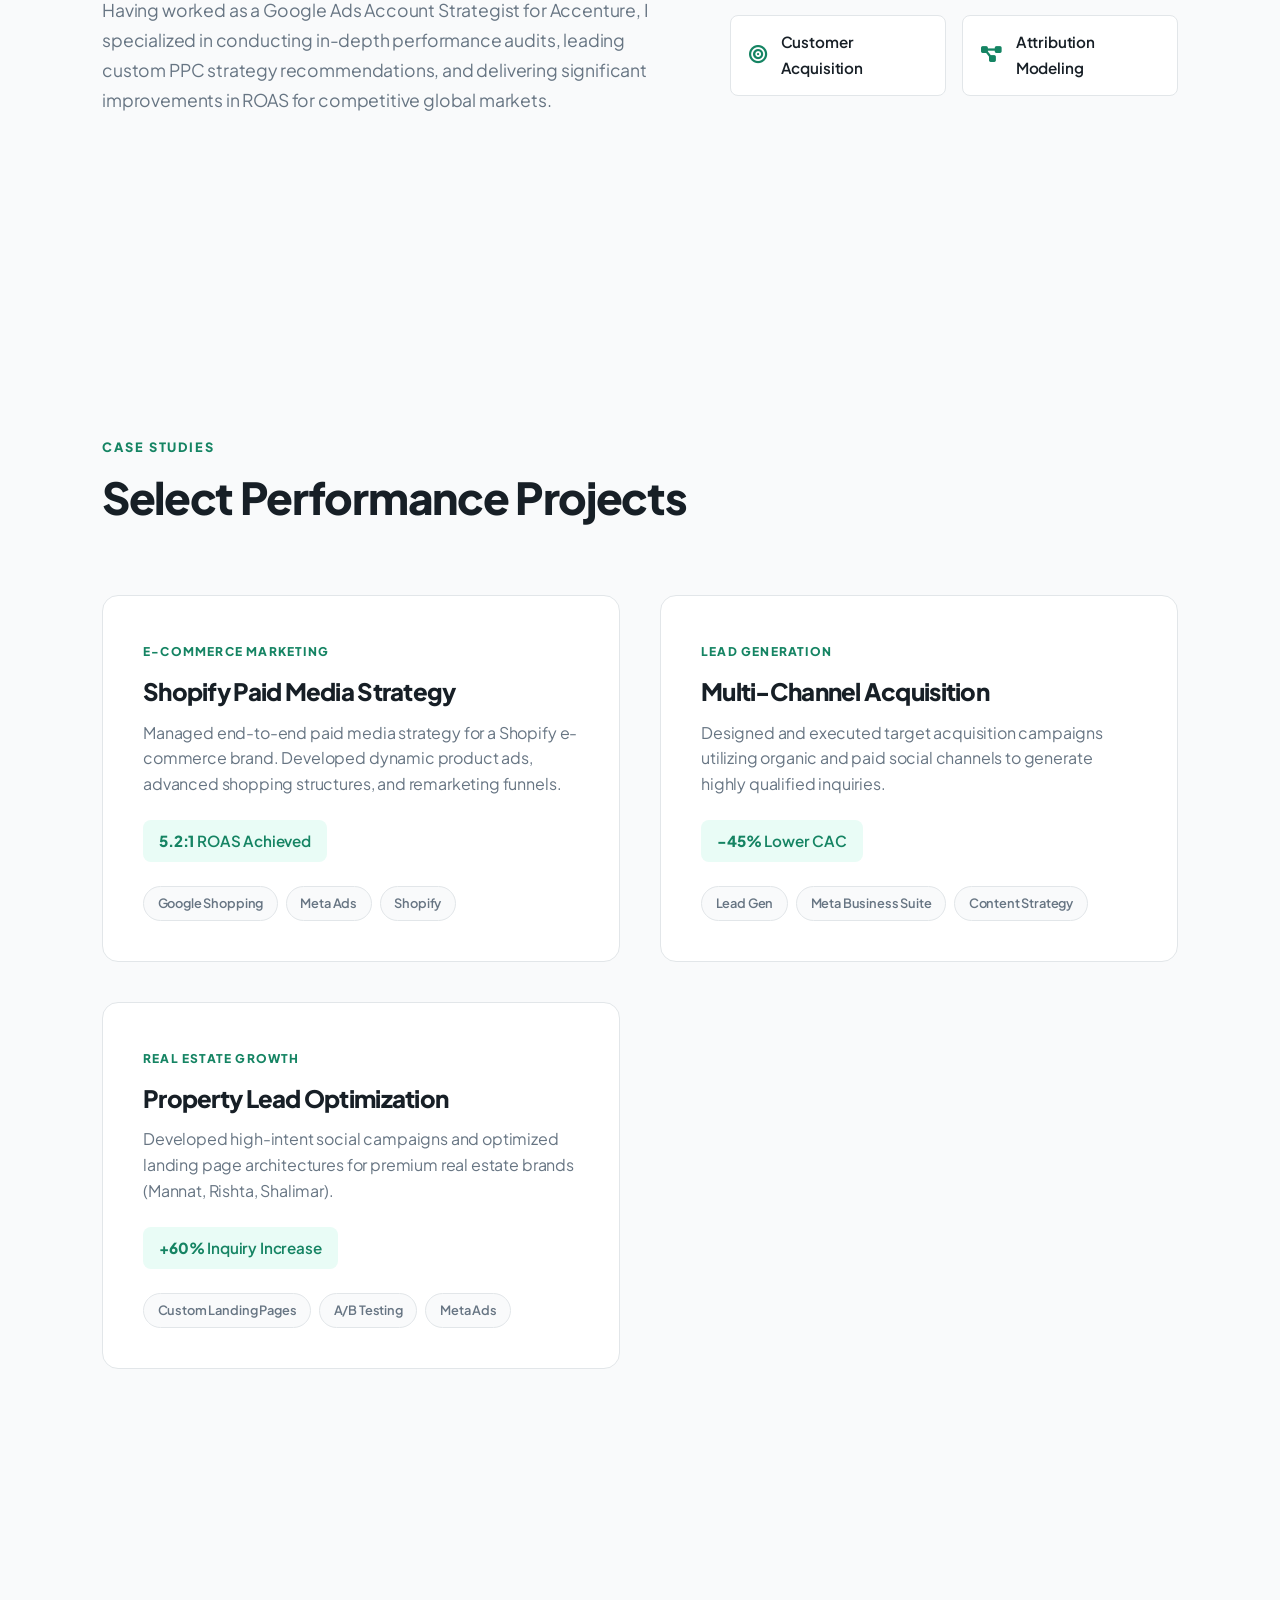
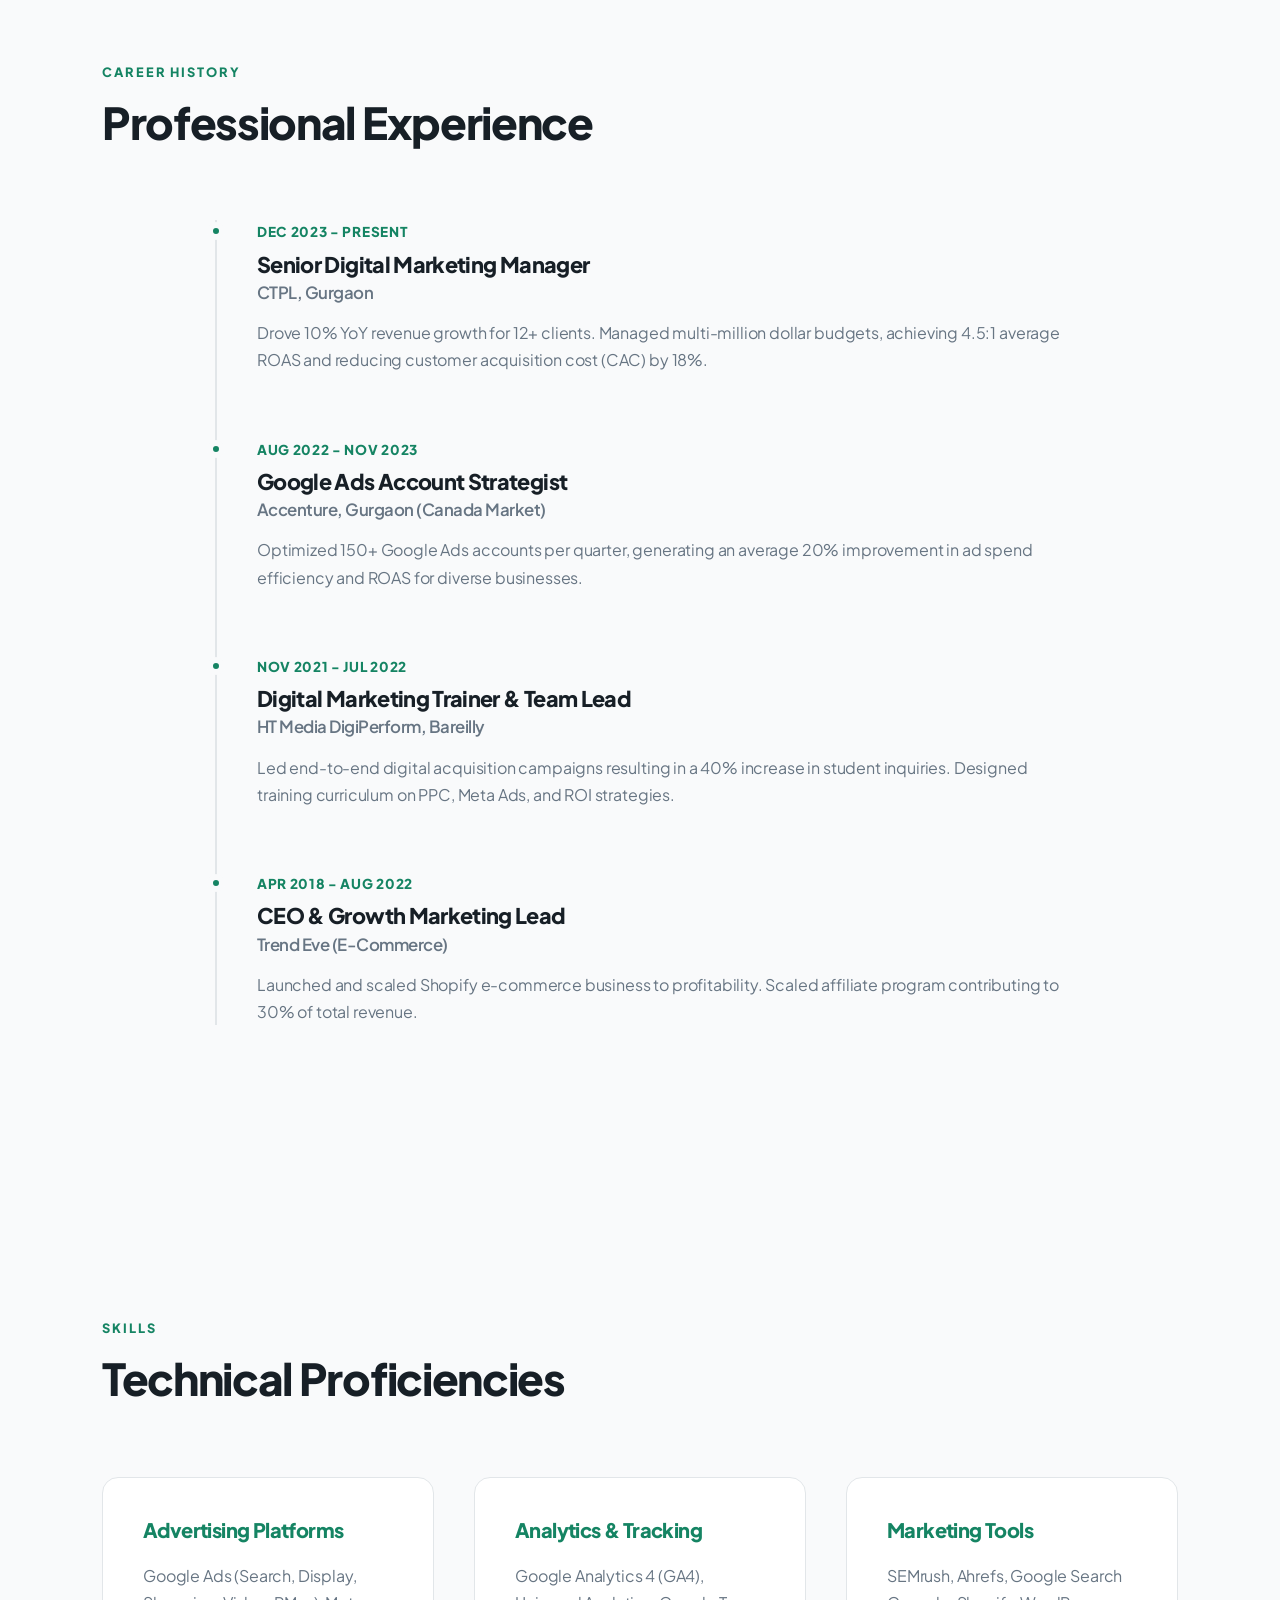
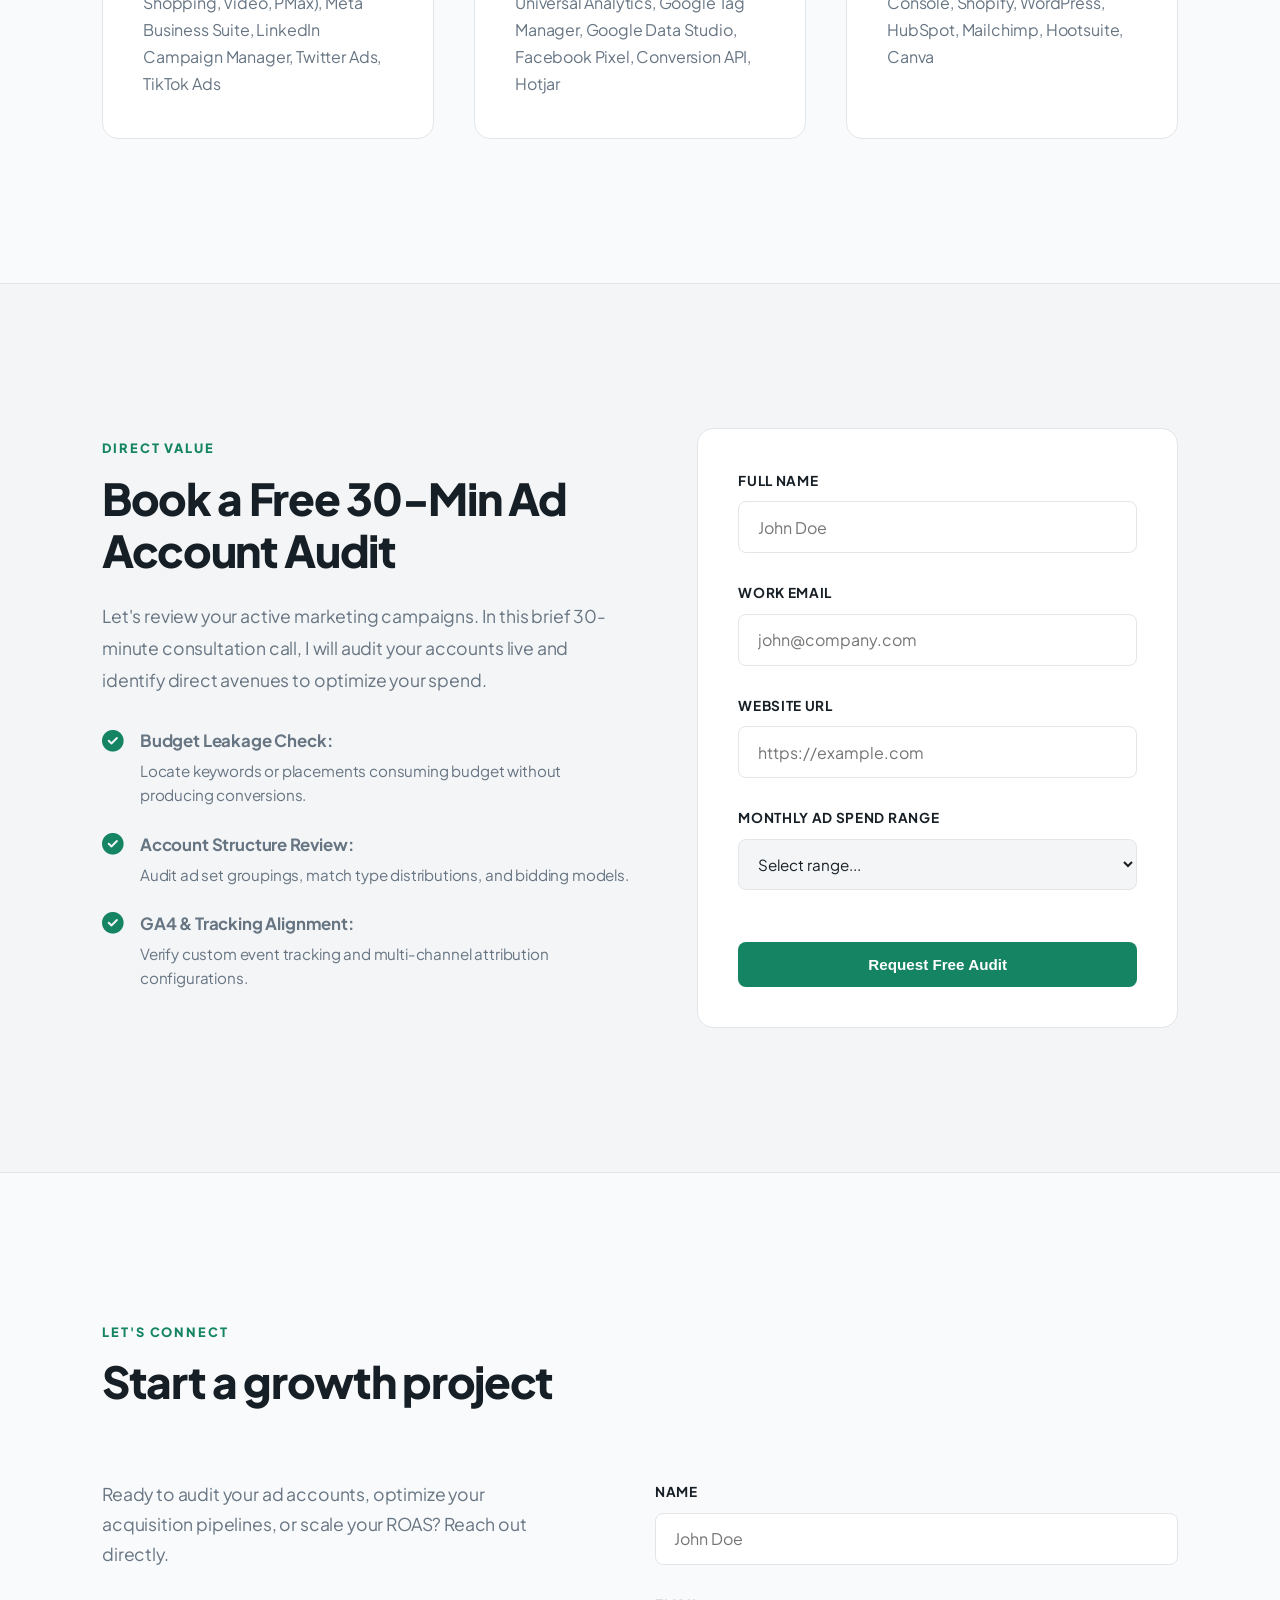
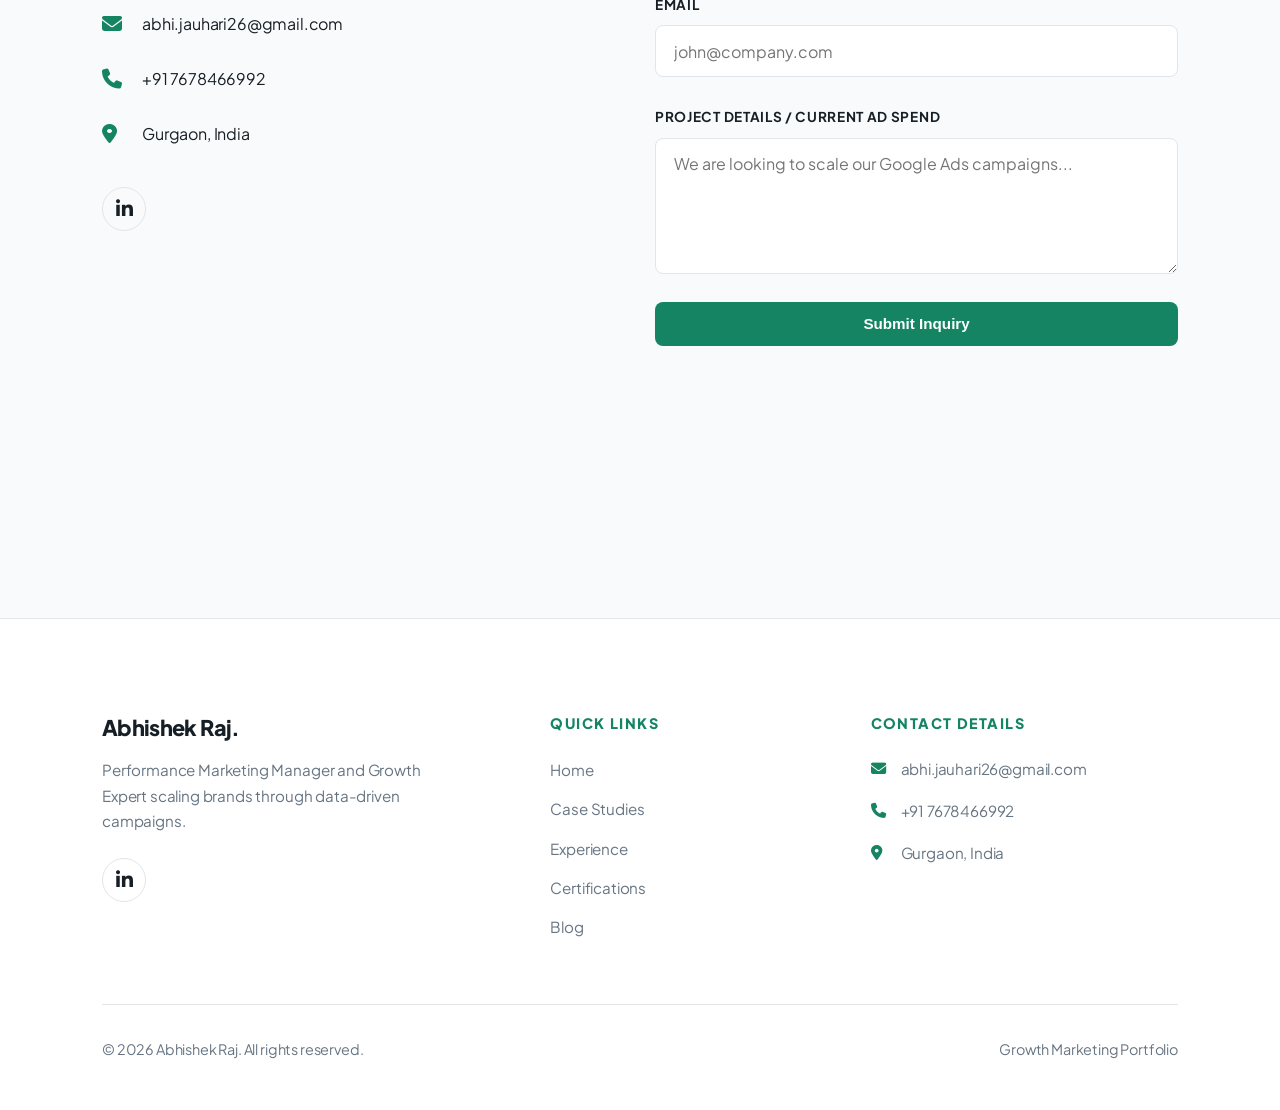
==== commit 99907a17: "Create Consultation Booking & Account Audit section on the homepage" ====
--- a/index.html
+++ b/index.html
@@ -283,6 +283,73 @@
         </div>
     </section>
 
+    <!-- Consultation Booking Section -->
+    <section class="consultation-section section-padding" id="book-call">
+        <div class="container">
+            <div class="consultation-grid">
+                <div>
+                    <span class="section-tag">Direct Value</span>
+                    <h2 class="section-title" style="text-align: left; margin-bottom: 1.5rem;">Book a Free 30-Min Ad Account Audit</h2>
+                    <p style="color: var(--text-muted); font-size: 1.1rem; line-height: 1.8;">Let's review your active marketing campaigns. In this brief 30-minute consultation call, I will audit your accounts live and identify direct avenues to optimize your spend.</p>
+                    <ul class="audit-benefits">
+                        <li>
+                            <i class="fa-solid fa-circle-check"></i>
+                            <div>
+                                <strong>Budget Leakage Check:</strong>
+                                <p style="margin-top: 0.25rem; font-size: 0.95rem;">Locate keywords or placements consuming budget without producing conversions.</p>
+                            </div>
+                        </li>
+                        <li>
+                            <i class="fa-solid fa-circle-check"></i>
+                            <div>
+                                <strong>Account Structure Review:</strong>
+                                <p style="margin-top: 0.25rem; font-size: 0.95rem;">Audit ad set groupings, match type distributions, and bidding models.</p>
+                            </div>
+                        </li>
+                        <li>
+                            <i class="fa-solid fa-circle-check"></i>
+                            <div>
+                                <strong>GA4 & Tracking Alignment:</strong>
+                                <p style="margin-top: 0.25rem; font-size: 0.95rem;">Verify custom event tracking and multi-channel attribution configurations.</p>
+                            </div>
+                        </li>
+                    </ul>
+                </div>
+                <div>
+                    <form class="contact-form" action="https://formsubmit.co/abhi.jauhari26@gmail.com" method="POST" style="background-color: var(--bg-surface); padding: 2.5rem; border: 1px solid var(--border-color); border-radius: var(--radius-md);">
+                        <input type="hidden" name="_captcha" value="false">
+                        <input type="hidden" name="_subject" value="New 30-Min Audit Booking Inquiry!">
+                        <input type="hidden" name="_next" value="https://AbhishekRaj26.github.io/portfolio-abhishek-raj/">
+                        
+                        <div class="form-group">
+                            <label for="audit-name">Full Name</label>
+                            <input type="text" id="audit-name" name="name" required placeholder="John Doe">
+                        </div>
+                        <div class="form-group">
+                            <label for="audit-email">Work Email</label>
+                            <input type="email" id="audit-email" name="email" required placeholder="john@company.com">
+                        </div>
+                        <div class="form-group">
+                            <label for="audit-website">Website URL</label>
+                            <input type="url" id="audit-website" name="website" required placeholder="https://example.com">
+                        </div>
+                        <div class="form-group">
+                            <label for="audit-spend">Monthly Ad Spend Range</label>
+                            <select id="audit-spend" name="monthly_ad_spend" required style="width: 100%; padding: 0.9rem; border: 1px solid var(--border-color); border-radius: var(--radius-sm); background-color: var(--bg-surface-hover); color: var(--text-color); font-family: inherit; font-size: 0.95rem;">
+                                <option value="" disabled selected>Select range...</option>
+                                <option value="Under $5,000">Under $5,000 / month</option>
+                                <option value="$5,000 - $20,000">$5,000 - $20,000 / month</option>
+                                <option value="$20,000 - $50,000">$20,000 - $50,000 / month</option>
+                                <option value="$50,000+">$50,000+ / month</option>
+                            </select>
+                        </div>
+                        <button type="submit" class="btn btn-primary" style="width: 100%; margin-top: 1.5rem;">Request Free Audit</button>
+                    </form>
+                </div>
+            </div>
+        </div>
+    </section>
+
     <!-- Contact Section -->
     <section class="contact section-padding" id="contact">
         <div class="container">
--- a/style.css
+++ b/style.css
@@ -658,6 +658,30 @@
     font-weight: 400;
 }
 
+/* Scroll Reveal Animations */
+.reveal {
+    opacity: 0;
+    transform: translateY(35px);
+    transition: opacity 0.8s cubic-bezier(0.16, 1, 0.3, 1), transform 0.8s cubic-bezier(0.16, 1, 0.3, 1);
+}
+
+.reveal.active {
+    opacity: 1;
+    transform: translateY(0);
+}
+
+/* Scroll Progress Bar */
+.scroll-progress {
+    position: fixed;
+    top: 0;
+    left: 0;
+    height: 4px;
+    background-color: var(--primary-color);
+    width: 0%;
+    z-index: 1001;
+    transition: width 0.15s ease-out;
+}
+
 /* Rich Footer */
 .footer {
     padding: 6rem 0 3rem;
@@ -806,3 +830,83 @@
         font-size: 2.5rem;
     }
 }
+
+/* Floating WhatsApp Button */
+.whatsapp-float {
+    position: fixed;
+    width: 60px;
+    height: 60px;
+    bottom: 30px;
+    right: 30px;
+    background-color: #25d366;
+    color: #ffffff !important;
+    border-radius: 50%;
+    text-align: center;
+    font-size: 32px;
+    box-shadow: 0 4px 15px rgba(0, 0, 0, 0.25);
+    z-index: 9999;
+    display: flex;
+    align-items: center;
+    justify-content: center;
+    text-decoration: none;
+    transition: transform var(--transition-fast), box-shadow var(--transition-fast);
+}
+
+.whatsapp-float:hover {
+    transform: scale(1.1) translateY(-2px);
+    box-shadow: 0 6px 20px rgba(37, 211, 102, 0.45);
+}
+
+@media (max-width: 768px) {
+    .whatsapp-float {
+        width: 50px;
+        height: 50px;
+        bottom: 20px;
+        right: 20px;
+        font-size: 26px;
+    }
+}
+
+/* Consultation Section Styles */
+.consultation-section {
+    background-color: var(--bg-surface-hover);
+    border-top: 1px solid var(--border-color);
+    border-bottom: 1px solid var(--border-color);
+}
+
+.consultation-grid {
+    display: grid;
+    grid-template-columns: 1.05fr 0.95fr;
+    gap: 4rem;
+    align-items: center;
+}
+
+.audit-benefits {
+    list-style: none;
+    padding: 0;
+    margin: 2rem 0;
+    display: flex;
+    flex-direction: column;
+    gap: 1.5rem;
+}
+
+.audit-benefits li {
+    display: flex;
+    gap: 1rem;
+    font-size: 1.05rem;
+    color: var(--text-muted);
+    line-height: 1.6;
+}
+
+.audit-benefits li i {
+    color: var(--primary-color);
+    font-size: 1.35rem;
+    margin-top: 0.15rem;
+}
+
+@media (max-width: 992px) {
+    .consultation-grid {
+        grid-template-columns: 1fr;
+        gap: 3rem;
+    }
+}
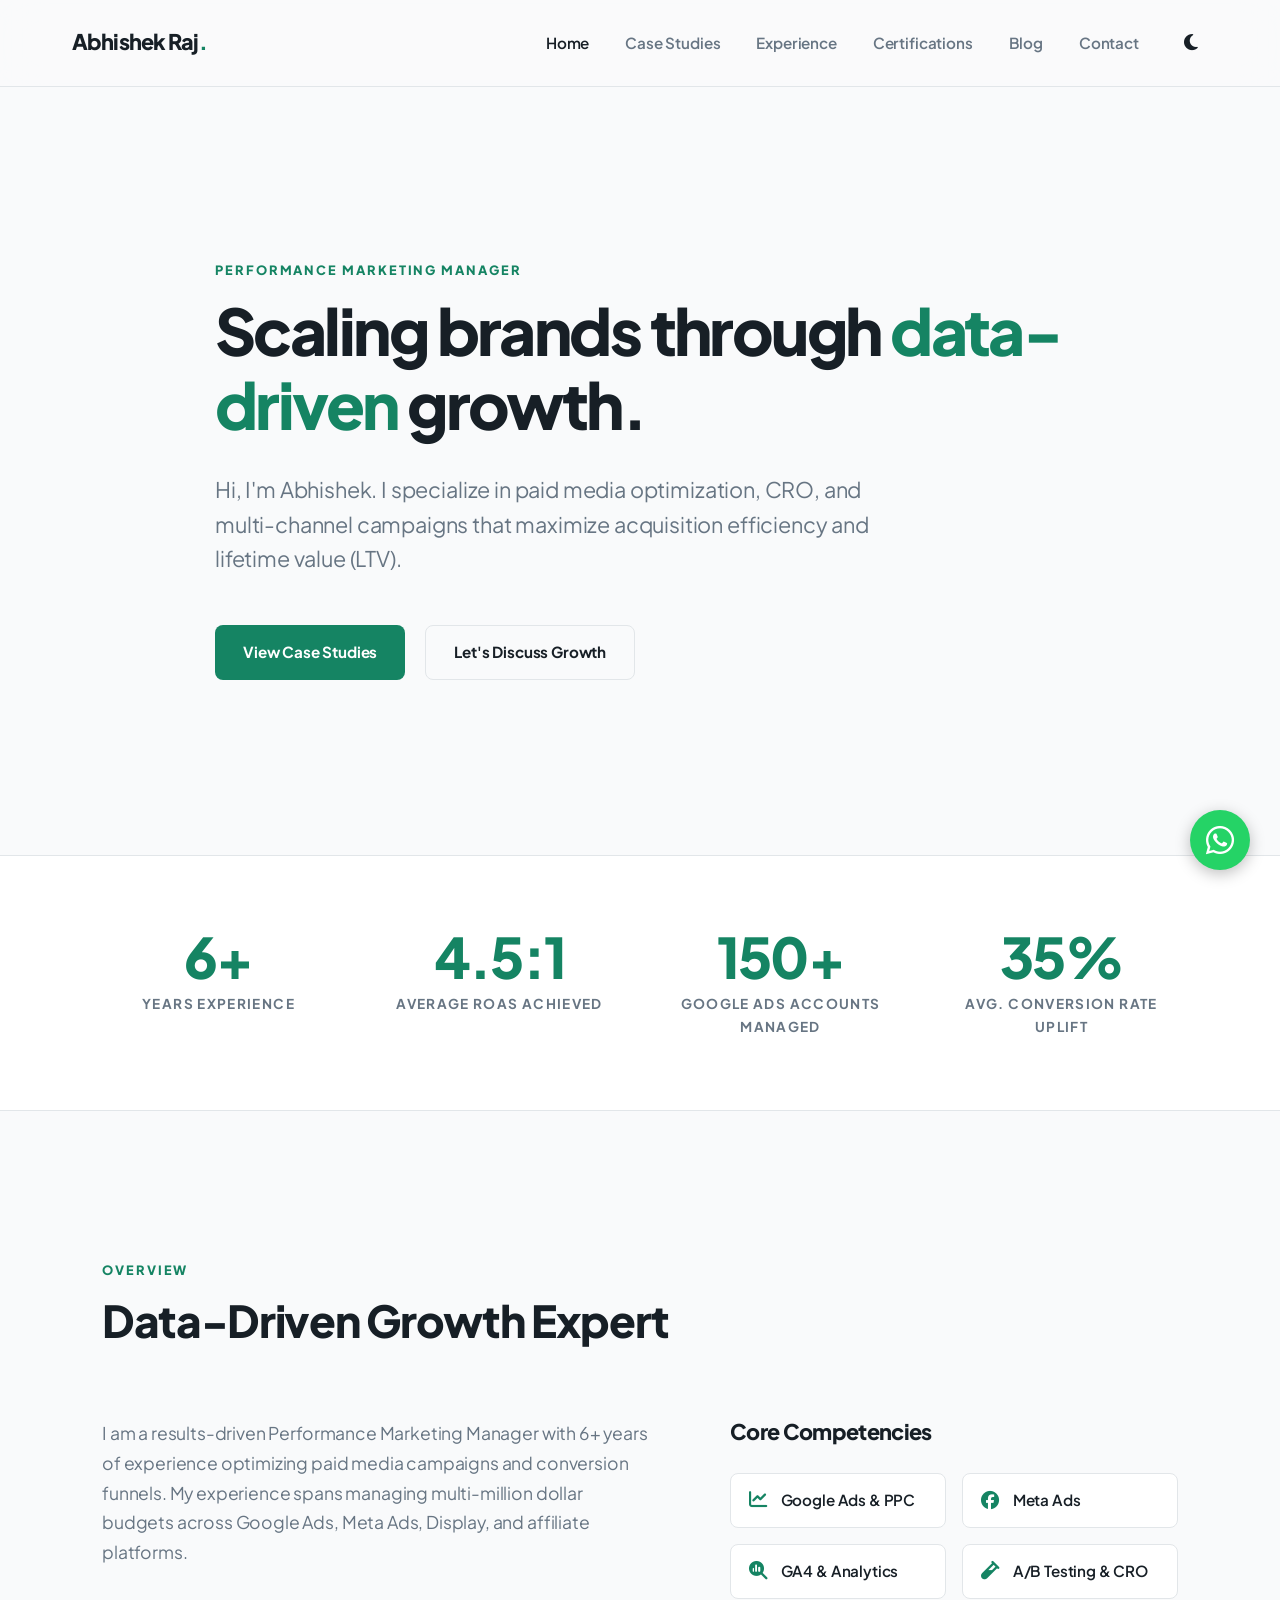
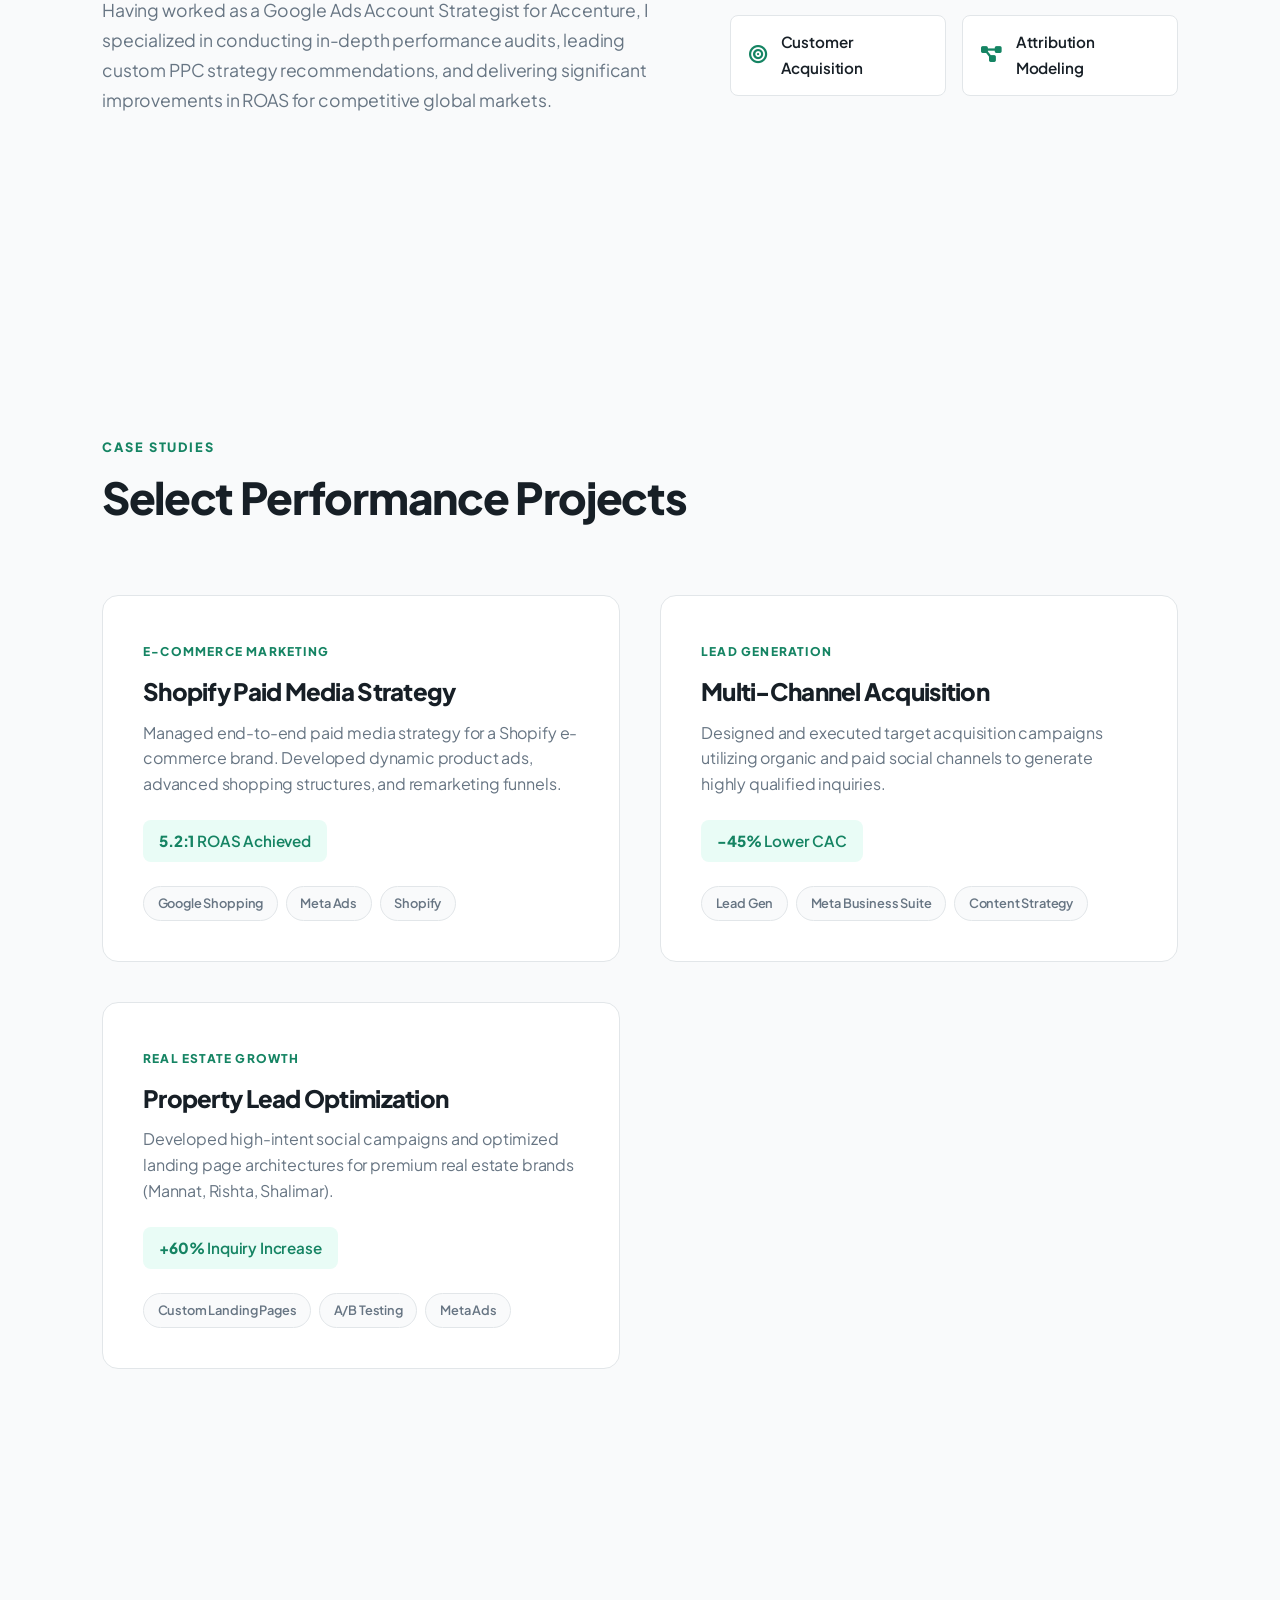
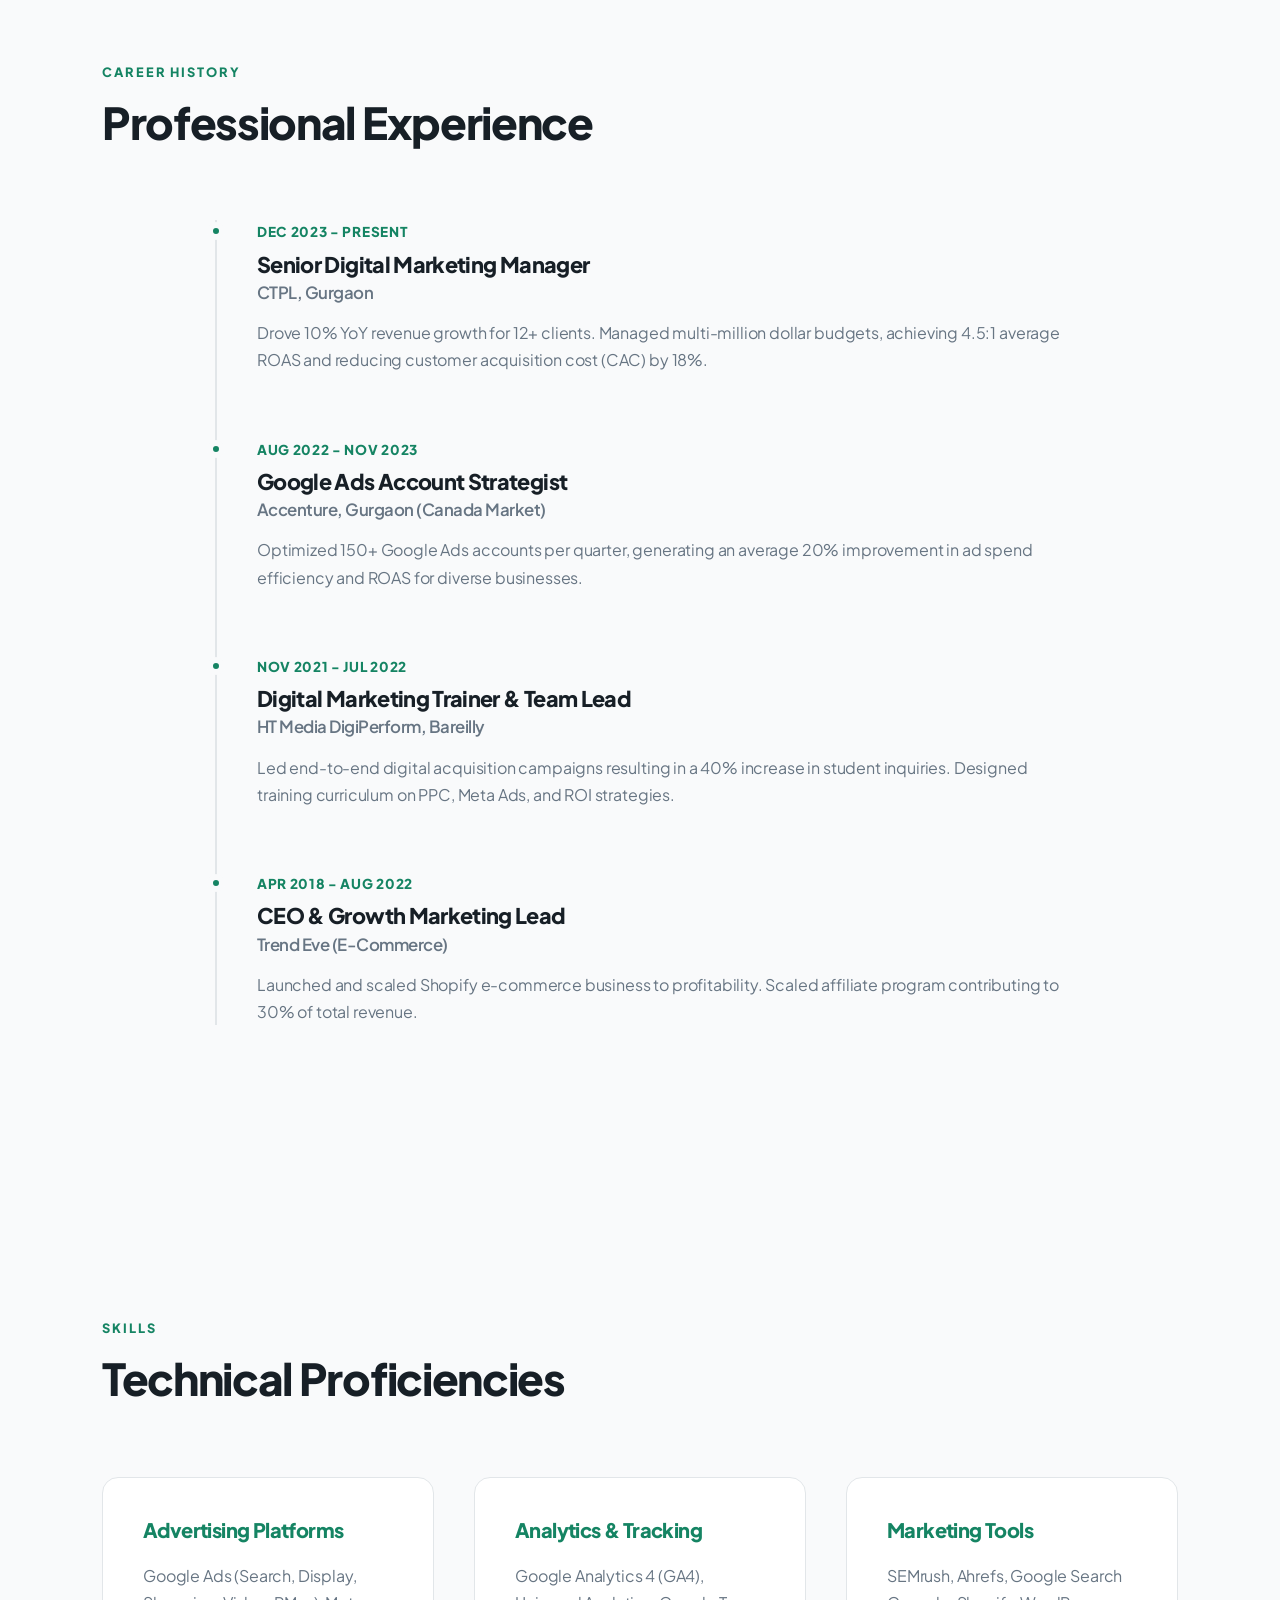
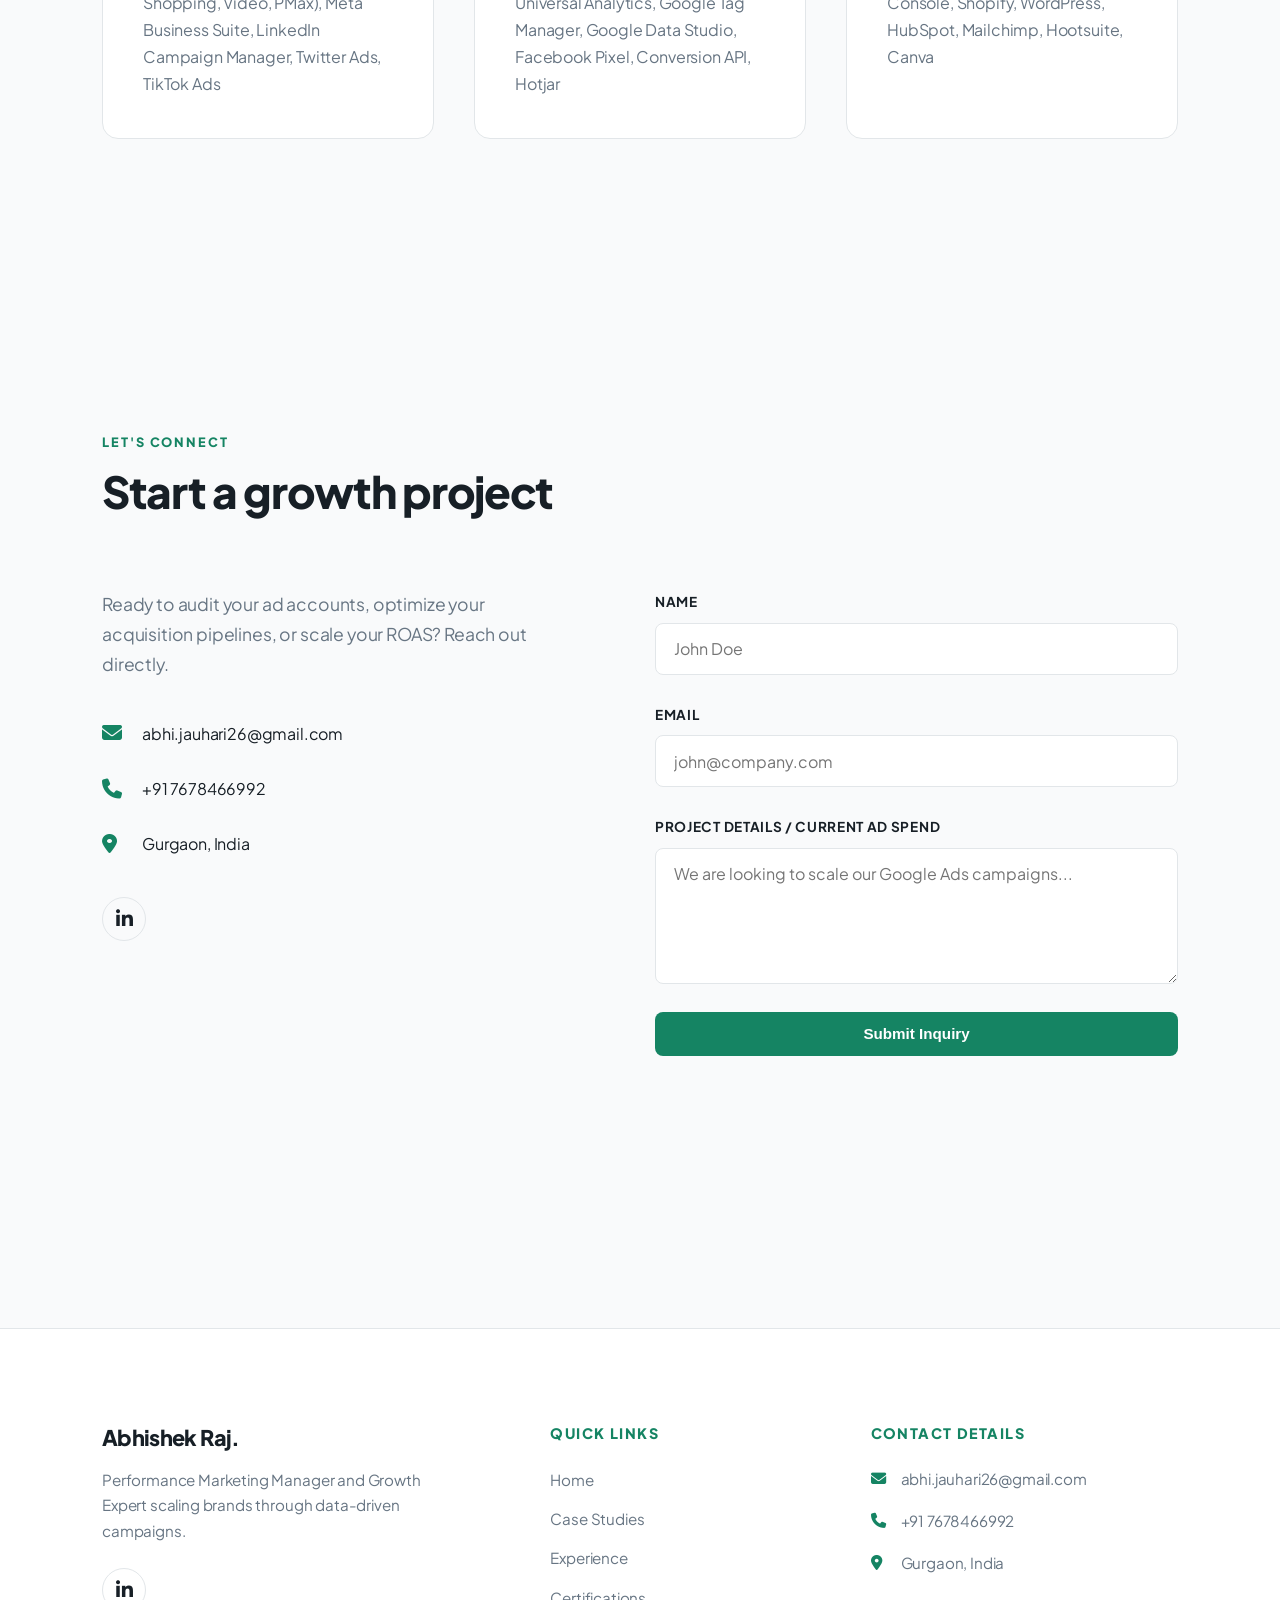
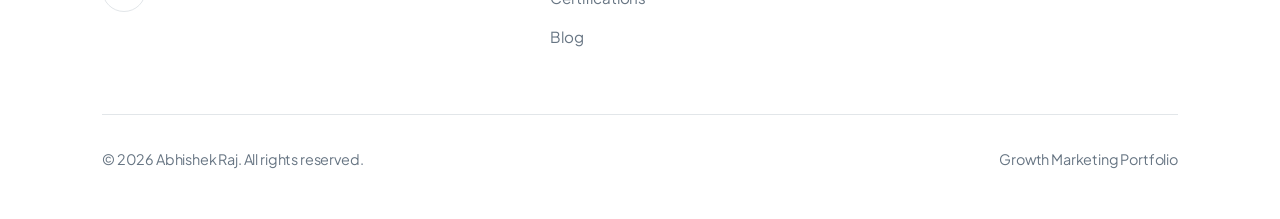
==== commit 6ed39a1e: "Remove account audit consultation booking section from homepage" ====
--- a/index.html
+++ b/index.html
@@ -58,6 +58,7 @@
       }
     }
     </script>
+    <link rel="icon" type="image/jpeg" href="images/favicon.jpg">
 </head>
 <body>
     <!-- Google Tag Manager (noscript) -->
@@ -283,73 +284,6 @@
         </div>
     </section>
 
-    <!-- Consultation Booking Section -->
-    <section class="consultation-section section-padding" id="book-call">
-        <div class="container">
-            <div class="consultation-grid">
-                <div>
-                    <span class="section-tag">Direct Value</span>
-                    <h2 class="section-title" style="text-align: left; margin-bottom: 1.5rem;">Book a Free 30-Min Ad Account Audit</h2>
-                    <p style="color: var(--text-muted); font-size: 1.1rem; line-height: 1.8;">Let's review your active marketing campaigns. In this brief 30-minute consultation call, I will audit your accounts live and identify direct avenues to optimize your spend.</p>
-                    <ul class="audit-benefits">
-                        <li>
-                            <i class="fa-solid fa-circle-check"></i>
-                            <div>
-                                <strong>Budget Leakage Check:</strong>
-                                <p style="margin-top: 0.25rem; font-size: 0.95rem;">Locate keywords or placements consuming budget without producing conversions.</p>
-                            </div>
-                        </li>
-                        <li>
-                            <i class="fa-solid fa-circle-check"></i>
-                            <div>
-                                <strong>Account Structure Review:</strong>
-                                <p style="margin-top: 0.25rem; font-size: 0.95rem;">Audit ad set groupings, match type distributions, and bidding models.</p>
-                            </div>
-                        </li>
-                        <li>
-                            <i class="fa-solid fa-circle-check"></i>
-                            <div>
-                                <strong>GA4 & Tracking Alignment:</strong>
-                                <p style="margin-top: 0.25rem; font-size: 0.95rem;">Verify custom event tracking and multi-channel attribution configurations.</p>
-                            </div>
-                        </li>
-                    </ul>
-                </div>
-                <div>
-                    <form class="contact-form" action="https://formsubmit.co/abhi.jauhari26@gmail.com" method="POST" style="background-color: var(--bg-surface); padding: 2.5rem; border: 1px solid var(--border-color); border-radius: var(--radius-md);">
-                        <input type="hidden" name="_captcha" value="false">
-                        <input type="hidden" name="_subject" value="New 30-Min Audit Booking Inquiry!">
-                        <input type="hidden" name="_next" value="https://AbhishekRaj26.github.io/portfolio-abhishek-raj/">
-                        
-                        <div class="form-group">
-                            <label for="audit-name">Full Name</label>
-                            <input type="text" id="audit-name" name="name" required placeholder="John Doe">
-                        </div>
-                        <div class="form-group">
-                            <label for="audit-email">Work Email</label>
-                            <input type="email" id="audit-email" name="email" required placeholder="john@company.com">
-                        </div>
-                        <div class="form-group">
-                            <label for="audit-website">Website URL</label>
-                            <input type="url" id="audit-website" name="website" required placeholder="https://example.com">
-                        </div>
-                        <div class="form-group">
-                            <label for="audit-spend">Monthly Ad Spend Range</label>
-                            <select id="audit-spend" name="monthly_ad_spend" required style="width: 100%; padding: 0.9rem; border: 1px solid var(--border-color); border-radius: var(--radius-sm); background-color: var(--bg-surface-hover); color: var(--text-color); font-family: inherit; font-size: 0.95rem;">
-                                <option value="" disabled selected>Select range...</option>
-                                <option value="Under $5,000">Under $5,000 / month</option>
-                                <option value="$5,000 - $20,000">$5,000 - $20,000 / month</option>
-                                <option value="$20,000 - $50,000">$20,000 - $50,000 / month</option>
-                                <option value="$50,000+">$50,000+ / month</option>
-                            </select>
-                        </div>
-                        <button type="submit" class="btn btn-primary" style="width: 100%; margin-top: 1.5rem;">Request Free Audit</button>
-                    </form>
-                </div>
-            </div>
-        </div>
-    </section>
-
     <!-- Contact Section -->
     <section class="contact section-padding" id="contact">
         <div class="container">
